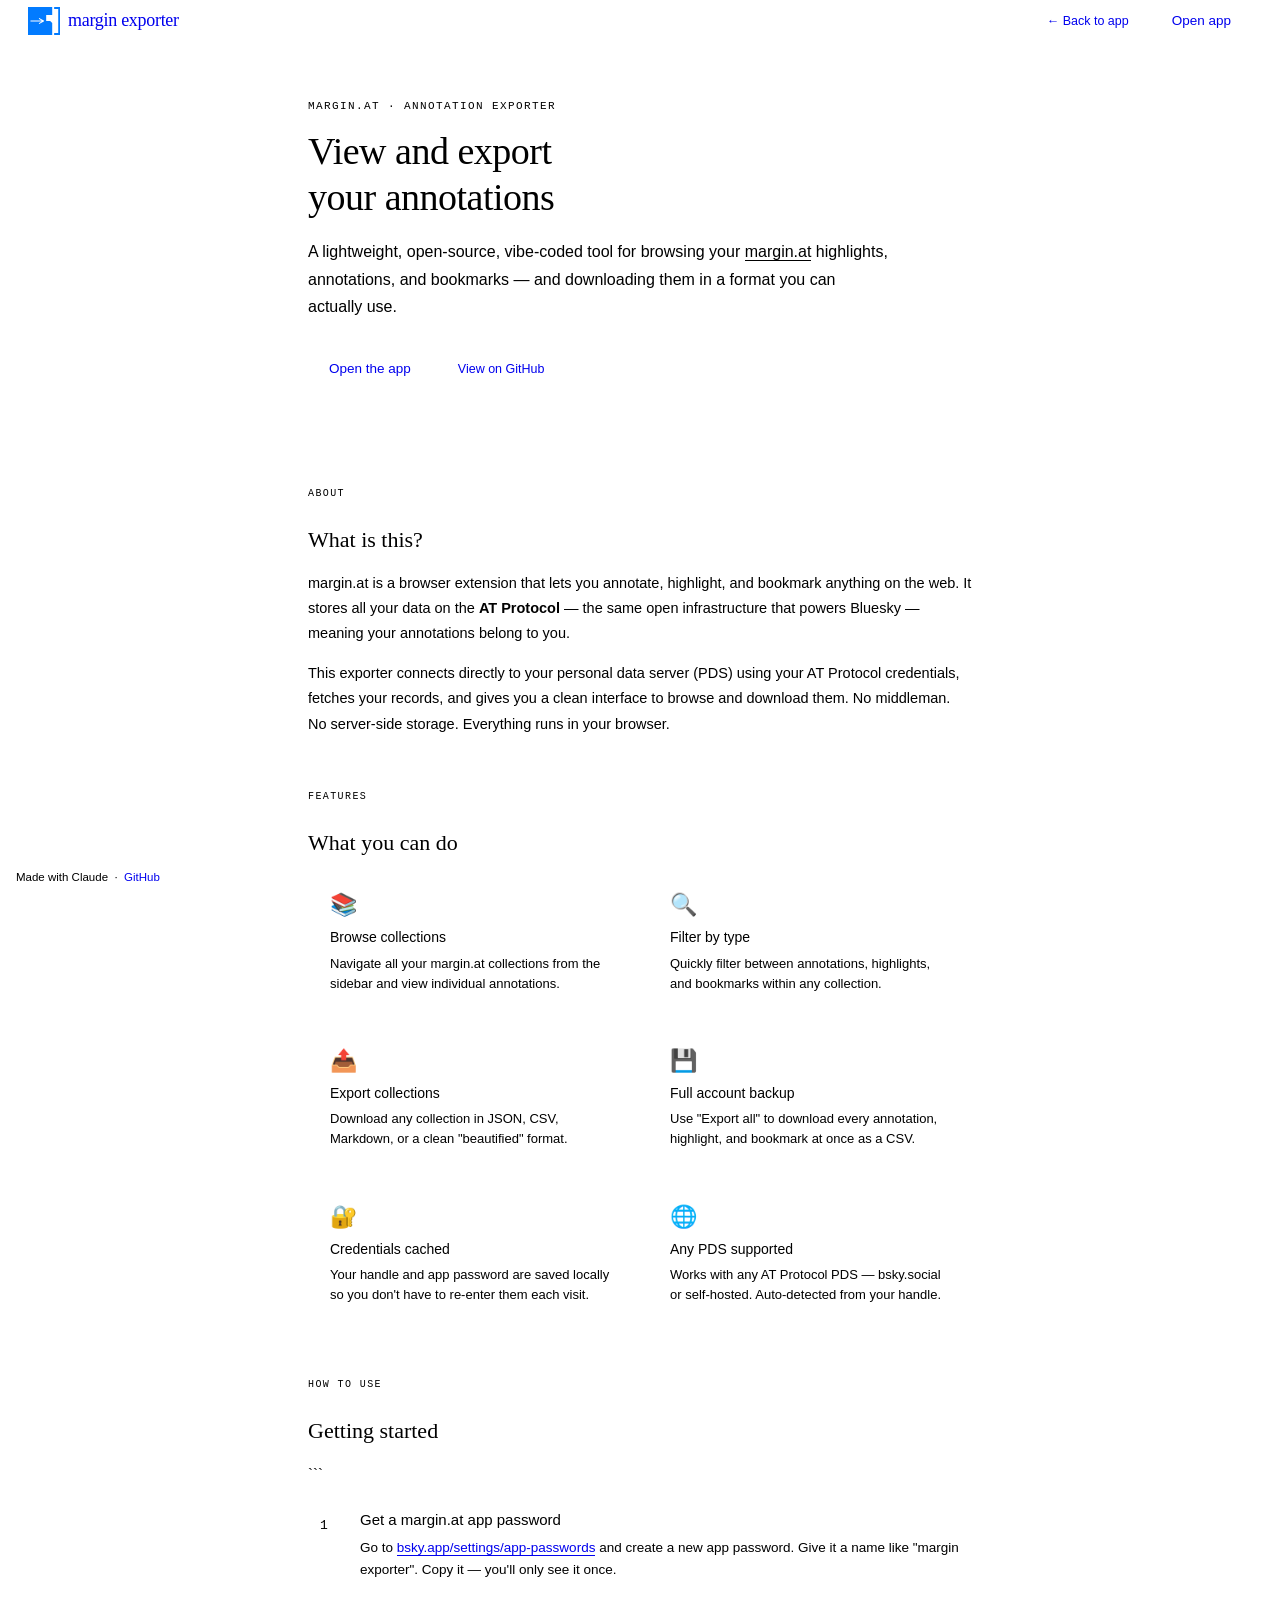
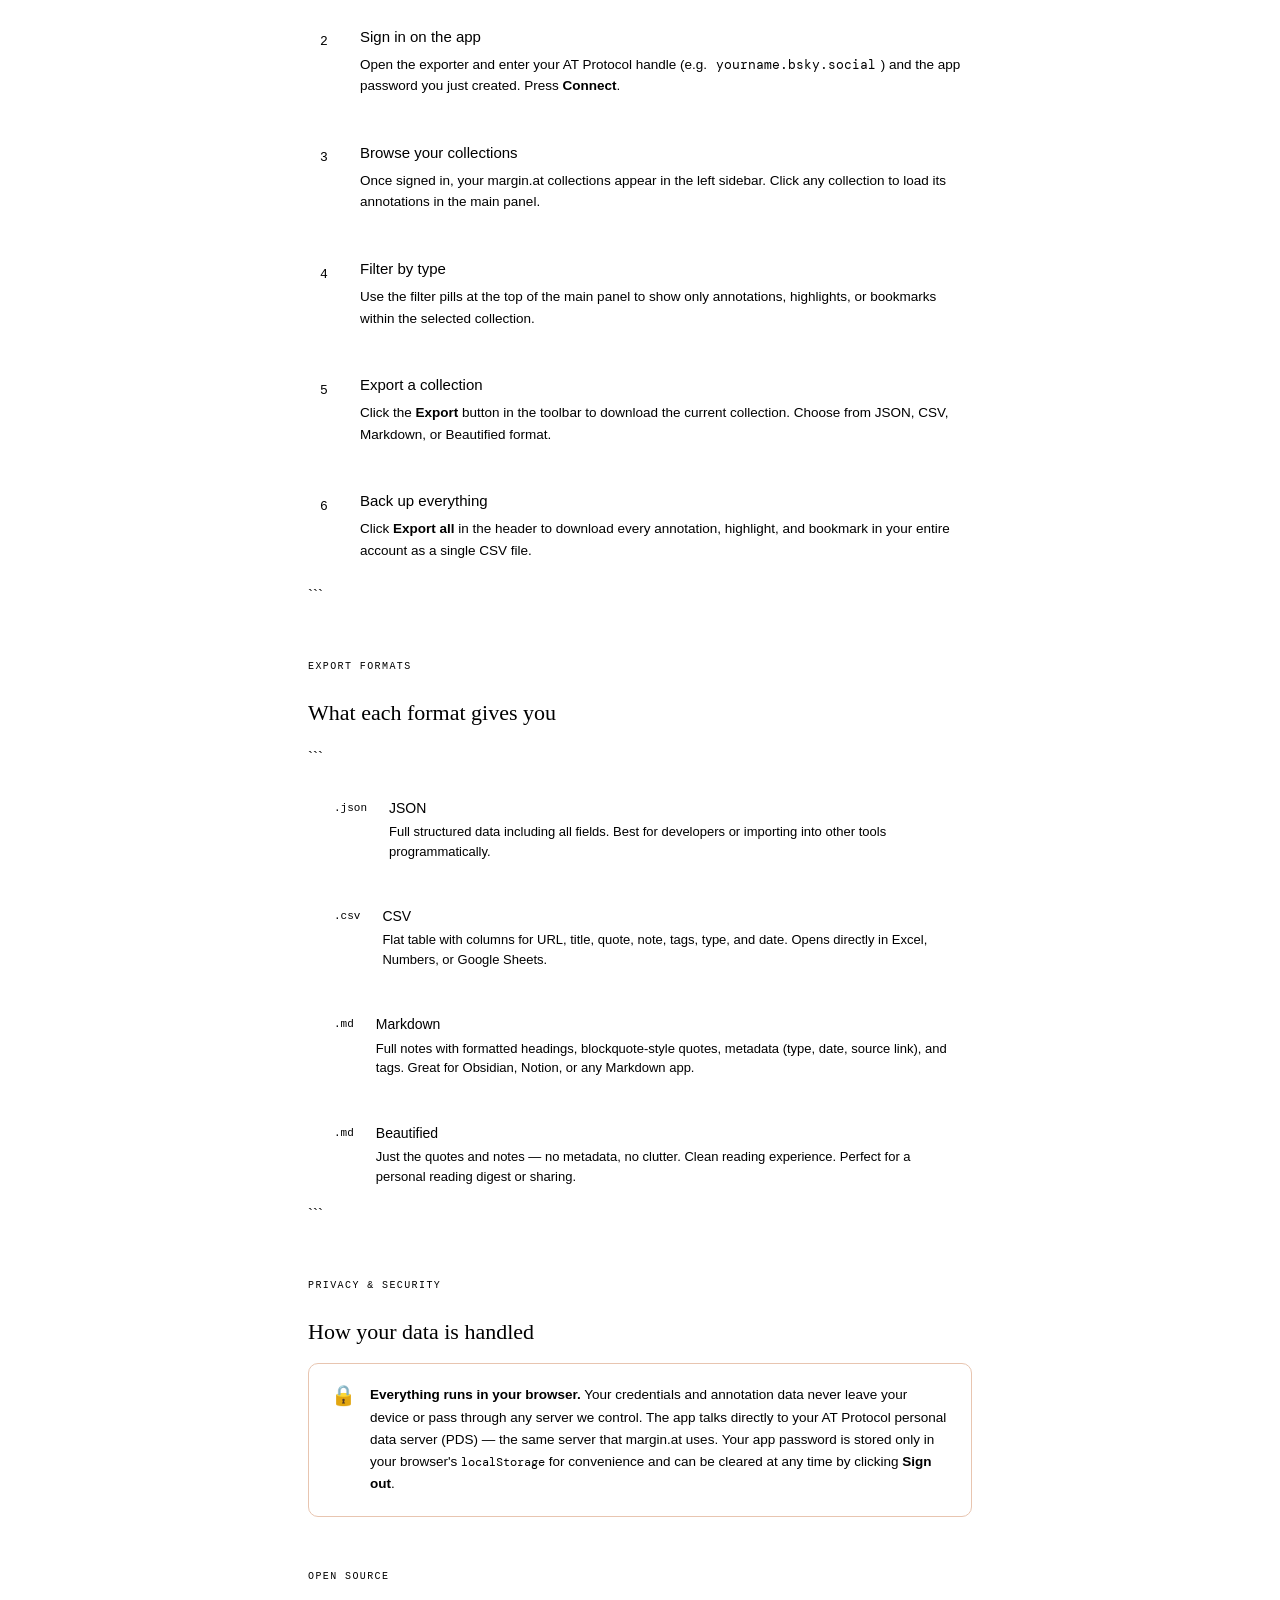
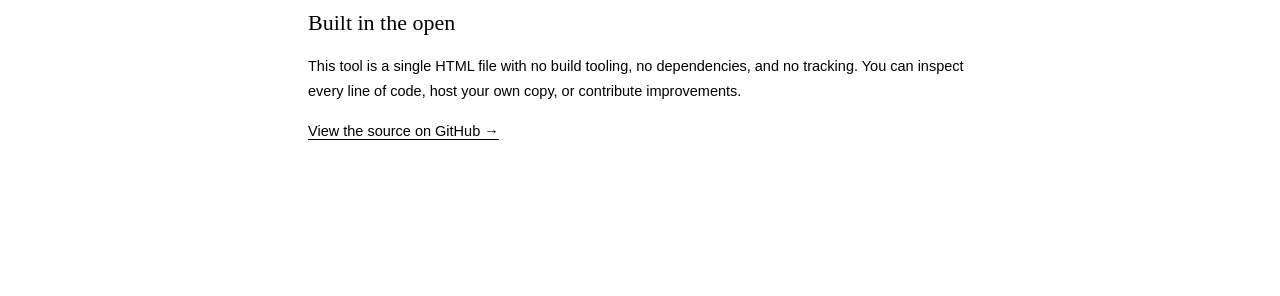
==== about.html @ e39a53a5 "Create about.html" ====
<!DOCTYPE html>

<html lang="en">
<head>
<meta charset="UTF-8" />
<meta name="viewport" content="width=device-width, initial-scale=1.0" />
<title>margin.at Exporter — About & How to Use</title>
<link rel="icon" href="favicon.svg" type="image/svg+xml" />
<link rel="preconnect" href="https://fonts.googleapis.com" />
<link href="https://fonts.googleapis.com/css2?family=Lora:ital,wght@0,400;0,500;1,400&family=DM+Mono:wght@400;500&family=DM+Sans:wght@300;400;500&display=swap" rel="stylesheet" />
<style>
  *, *::before, *::after { box-sizing: border-box; margin: 0; padding: 0; }

:root {
–cream: #faf8f5;
–white: #ffffff;
–ink: #1a1814;
–ink-light: #6b6560;
–ink-faint: #b8b3ad;
–rule: #e8e4de;
–accent: #c85a2a;
–accent-light: #f5ede7;
–success: #2a7a4b;
–error: #b83a2a;
–header-h: 60px;
}

html, body {
height: 100%;
background: var(–cream);
color: var(–ink);
font-family: ‘DM Sans’, sans-serif;
font-size: 15px;
line-height: 1.6;
-webkit-font-smoothing: antialiased;
}

/* ── Header ── */
header {
height: var(–header-h);
background: var(–white);
border-bottom: 1px solid var(–rule);
display: flex;
align-items: center;
justify-content: space-between;
padding: 0 28px;
position: sticky;
top: 0;
z-index: 100;
}

.logo {
font-family: ‘Lora’, serif;
font-size: 18px;
font-weight: 500;
letter-spacing: -0.3px;
color: var(–ink);
display: flex;
align-items: center;
gap: 8px;
text-decoration: none;
}

.header-right {
display: flex;
align-items: center;
gap: 8px;
}

.btn {
display: inline-flex;
align-items: center;
gap: 6px;
padding: 9px 18px;
border-radius: 7px;
font-family: ‘DM Sans’, sans-serif;
font-size: 13.5px;
font-weight: 500;
cursor: pointer;
border: 1px solid transparent;
transition: all 0.14s;
outline: none;
text-decoration: none;
}

.btn-primary {
background: var(–ink);
color: var(–white);
padding: 9px 20px;
}
.btn-primary:hover { background: #2e2b27; }

.btn-ghost {
background: none;
color: var(–ink-light);
border-color: var(–rule);
font-size: 12.5px;
padding: 6px 13px;
}
.btn-ghost:hover { background: var(–cream); color: var(–ink); }

/* ── Page layout ── */
.page {
max-width: 720px;
margin: 0 auto;
padding: 56px 28px 100px;
}

/* ── Hero ── */
.hero {
margin-bottom: 56px;
padding-bottom: 40px;
border-bottom: 1px solid var(–rule);
}

.hero-eyebrow {
font-family: ‘DM Mono’, monospace;
font-size: 11px;
letter-spacing: 1.4px;
text-transform: uppercase;
color: var(–accent);
margin-bottom: 14px;
}

.hero h1 {
font-family: ‘Lora’, serif;
font-size: 38px;
font-weight: 400;
line-height: 1.2;
letter-spacing: -0.5px;
margin-bottom: 18px;
color: var(–ink);
}

.hero-lead {
font-size: 16px;
color: var(–ink-light);
line-height: 1.7;
max-width: 580px;
}

.hero-cta {
margin-top: 28px;
display: flex;
gap: 12px;
align-items: center;
flex-wrap: wrap;
}

/* ── Section ── */
section {
margin-bottom: 52px;
}

.section-label {
font-family: ‘DM Mono’, monospace;
font-size: 10px;
letter-spacing: 1.4px;
text-transform: uppercase;
color: var(–ink-faint);
margin-bottom: 20px;
display: flex;
align-items: center;
gap: 10px;
}

.section-label::after {
content: ‘’;
flex: 1;
height: 1px;
background: var(–rule);
}

section h2 {
font-family: ‘Lora’, serif;
font-size: 22px;
font-weight: 500;
margin-bottom: 14px;
color: var(–ink);
}

section p {
color: var(–ink-light);
line-height: 1.75;
margin-bottom: 14px;
font-size: 14.5px;
}

section p:last-child { margin-bottom: 0; }

/* ── Steps ── */
.steps {
display: flex;
flex-direction: column;
gap: 0;
margin-top: 4px;
}

.step {
display: flex;
gap: 20px;
padding: 22px 0;
border-bottom: 1px solid var(–rule);
animation: fadeUp 0.3s ease both;
}

.step:last-child { border-bottom: none; }

@keyframes fadeUp {
from { opacity: 0; transform: translateY(8px); }
to   { opacity: 1; transform: translateY(0); }
}

.step:nth-child(1) { animation-delay: 0.05s; }
.step:nth-child(2) { animation-delay: 0.10s; }
.step:nth-child(3) { animation-delay: 0.15s; }
.step:nth-child(4) { animation-delay: 0.20s; }
.step:nth-child(5) { animation-delay: 0.25s; }
.step:nth-child(6) { animation-delay: 0.30s; }

.step-num {
flex-shrink: 0;
width: 32px;
height: 32px;
border-radius: 50%;
background: var(–accent-light);
color: var(–accent);
font-family: ‘DM Mono’, monospace;
font-size: 13px;
font-weight: 500;
display: flex;
align-items: center;
justify-content: center;
margin-top: 2px;
}

.step-body h3 {
font-size: 15px;
font-weight: 500;
color: var(–ink);
margin-bottom: 5px;
}

.step-body p {
font-size: 13.5px;
color: var(–ink-light);
line-height: 1.6;
margin: 0;
}

.step-body a {
color: var(–accent);
text-decoration: none;
border-bottom: 1px solid currentColor;
}

/* ── Feature grid ── */
.features {
display: grid;
grid-template-columns: 1fr 1fr;
gap: 16px;
margin-top: 4px;
}

.feature-card {
background: var(–white);
border: 1px solid var(–rule);
border-radius: 10px;
padding: 20px 22px;
transition: box-shadow 0.15s, border-color 0.15s;
}

.feature-card:hover {
box-shadow: 0 3px 16px rgba(0,0,0,0.06);
border-color: #d8d4ce;
}

.feature-icon {
font-size: 22px;
margin-bottom: 10px;
line-height: 1;
}

.feature-card h3 {
font-size: 14px;
font-weight: 500;
color: var(–ink);
margin-bottom: 5px;
}

.feature-card p {
font-size: 13px;
color: var(–ink-faint);
line-height: 1.55;
margin: 0;
}

/* ── Export format table ── */
.format-list {
display: flex;
flex-direction: column;
gap: 12px;
margin-top: 4px;
}

.format-row {
display: flex;
align-items: flex-start;
gap: 14px;
padding: 16px 18px;
background: var(–white);
border: 1px solid var(–rule);
border-radius: 8px;
transition: border-color 0.12s;
}

.format-row:hover { border-color: #d0cbc4; }

.format-ext {
font-family: ‘DM Mono’, monospace;
font-size: 11px;
color: var(–ink-faint);
background: var(–cream);
border: 1px solid var(–rule);
padding: 2px 8px;
border-radius: 4px;
flex-shrink: 0;
margin-top: 1px;
}

.format-info .name {
font-size: 14px;
font-weight: 500;
color: var(–ink);
margin-bottom: 3px;
}

.format-info .desc {
font-size: 13px;
color: var(–ink-faint);
line-height: 1.5;
}

/* ── Privacy note ── */
.privacy-box {
background: var(–accent-light);
border: 1px solid #e8c5b0;
border-radius: 10px;
padding: 20px 22px;
display: flex;
gap: 14px;
align-items: flex-start;
margin-top: 4px;
}

.privacy-icon {
font-size: 20px;
flex-shrink: 0;
margin-top: 1px;
line-height: 1;
}

.privacy-box p {
font-size: 13.5px;
color: var(–ink-light);
line-height: 1.65;
margin: 0;
}

.privacy-box strong { color: var(–ink); }

/* ── Footer ── */
.fixed-attribution {
position: fixed;
bottom: 14px;
left: 16px;
font-size: 11.5px;
color: var(–ink-faint);
z-index: 50;
}

.fixed-attribution a {
color: var(–ink-faint);
text-decoration: none;
border-bottom: 1px solid var(–rule);
transition: color 0.12s;
}

.fixed-attribution a:hover { color: var(–ink-light); }

/* ── Scrollbar ── */
::-webkit-scrollbar { width: 5px; }
::-webkit-scrollbar-track { background: transparent; }
::-webkit-scrollbar-thumb { background: var(–rule); border-radius: 10px; }

@media (max-width: 600px) {
.page { padding: 36px 18px 80px; }
.hero h1 { font-size: 28px; }
.features { grid-template-columns: 1fr; }
header { padding: 0 18px; }
}
</style>

</head>
<body>

<header>
  <a class="logo" href="index.html">
    <svg height="28" viewBox="0 0 1100 959" xmlns="http://www.w3.org/2000/svg" style="fill-rule:evenodd;clip-rule:evenodd;stroke-linejoin:round;stroke-miterlimit:2;flex-shrink:0">
      <path d="M0,958.333l0,-958.333l829.167,0l0,273.815l-206.25,0l0,206.252l137.5,0l68.75,68.75l0,409.517l-829.167,0Zm471.132,-462.5l-90.47,52.233c-7.966,4.599 -10.7,14.801 -6.1,22.767c4.599,7.966 14.801,10.7 22.767,6.1l144.338,-83.333c2.535,-1.465 4.636,-3.566 6.1,-6.1c1.463,-2.536 2.232,-5.406 2.233,-8.333c-0.001,-2.928 -0.77,-5.797 -2.233,-8.333c-1.465,-2.535 -3.566,-4.636 -6.1,-6.1l-144.338,-83.333c-7.966,-4.599 -18.168,-1.866 -22.767,6.1c-4.599,7.966 -1.866,18.168 6.1,22.767l90.47,52.233l-375.299,0c-9.199,-0 -16.667,7.468 -16.667,16.667c-0,9.199 7.468,16.667 16.667,16.667l375.299,0Z" style="fill:#027bff;"/>
      <path d="M895.833,892.6l0,65.733l206.25,0l0,-958.333l-206.25,0l0,67.601l139.583,0l0,824.999l-139.583,0Z" style="fill:#027bff;fill-rule:nonzero;"/>
    </svg>
    margin exporter
  </a>
  <div class="header-right">
    <a class="btn btn-ghost" href="index.html">← Back to app</a>
    <a class="btn btn-primary" href="index.html">Open app</a>
  </div>
</header>

<div class="page">

  <!-- Hero -->

  <div class="hero">
    <div class="hero-eyebrow">margin.at · Annotation Exporter</div>
    <h1>View and export<br>your annotations</h1>
    <p class="hero-lead">
      A lightweight, open-source, vibe-coded tool for browsing your <a href="https://margin.at" style="color:var(--accent);text-decoration:none;border-bottom:1px solid currentColor" target="_blank">margin.at</a> highlights, annotations, and bookmarks — and downloading them in a format you can actually use.
    </p>
    <div class="hero-cta">
      <a class="btn btn-primary" href="index.html">Open the app</a>
      <a class="btn btn-ghost" href="https://github.com/AgileBuckle/margin-exporter" target="_blank">View on GitHub</a>
    </div>
  </div>

  <!-- What is this -->

  <section>
    <div class="section-label">About</div>
    <h2>What is this?</h2>
    <p>
      margin.at is a browser extension that lets you annotate, highlight, and bookmark anything on the web. It stores all your data on the <strong>AT Protocol</strong> — the same open infrastructure that powers Bluesky — meaning your annotations belong to you.
    </p>
    <p>
      This exporter connects directly to your personal data server (PDS) using your AT Protocol credentials, fetches your records, and gives you a clean interface to browse and download them. No middleman. No server-side storage. Everything runs in your browser.
    </p>
  </section>

  <!-- Features -->

  <section>
    <div class="section-label">Features</div>
    <h2>What you can do</h2>
    <div class="features">
      <div class="feature-card">
        <div class="feature-icon">📚</div>
        <h3>Browse collections</h3>
        <p>Navigate all your margin.at collections from the sidebar and view individual annotations.</p>
      </div>
      <div class="feature-card">
        <div class="feature-icon">🔍</div>
        <h3>Filter by type</h3>
        <p>Quickly filter between annotations, highlights, and bookmarks within any collection.</p>
      </div>
      <div class="feature-card">
        <div class="feature-icon">📤</div>
        <h3>Export collections</h3>
        <p>Download any collection in JSON, CSV, Markdown, or a clean "beautified" format.</p>
      </div>
      <div class="feature-card">
        <div class="feature-icon">💾</div>
        <h3>Full account backup</h3>
        <p>Use "Export all" to download every annotation, highlight, and bookmark at once as a CSV.</p>
      </div>
      <div class="feature-card">
        <div class="feature-icon">🔐</div>
        <h3>Credentials cached</h3>
        <p>Your handle and app password are saved locally so you don't have to re-enter them each visit.</p>
      </div>
      <div class="feature-card">
        <div class="feature-icon">🌐</div>
        <h3>Any PDS supported</h3>
        <p>Works with any AT Protocol PDS — bsky.social or self-hosted. Auto-detected from your handle.</p>
      </div>
    </div>
  </section>

  <!-- How to use -->

  <section>
    <div class="section-label">How to use</div>
    <h2>Getting started</h2>
    <div class="steps">

```
  <div class="step">
    <div class="step-num">1</div>
    <div class="step-body">
      <h3>Get a margin.at app password</h3>
      <p>
        Go to <a href="https://bsky.app/settings/app-passwords" target="_blank">bsky.app/settings/app-passwords</a> and create a new app password. Give it a name like "margin exporter". Copy it — you'll only see it once.
      </p>
    </div>
  </div>

  <div class="step">
    <div class="step-num">2</div>
    <div class="step-body">
      <h3>Sign in on the app</h3>
      <p>
        Open the exporter and enter your AT Protocol handle (e.g. <code style="font-family:'DM Mono',monospace;font-size:12.5px;background:var(--cream);padding:1px 5px;border-radius:3px;border:1px solid var(--rule)">yourname.bsky.social</code>) and the app password you just created. Press <strong>Connect</strong>.
      </p>
    </div>
  </div>

  <div class="step">
    <div class="step-num">3</div>
    <div class="step-body">
      <h3>Browse your collections</h3>
      <p>
        Once signed in, your margin.at collections appear in the left sidebar. Click any collection to load its annotations in the main panel.
      </p>
    </div>
  </div>

  <div class="step">
    <div class="step-num">4</div>
    <div class="step-body">
      <h3>Filter by type</h3>
      <p>
        Use the filter pills at the top of the main panel to show only annotations, highlights, or bookmarks within the selected collection.
      </p>
    </div>
  </div>

  <div class="step">
    <div class="step-num">5</div>
    <div class="step-body">
      <h3>Export a collection</h3>
      <p>
        Click the <strong>Export</strong> button in the toolbar to download the current collection. Choose from JSON, CSV, Markdown, or Beautified format.
      </p>
    </div>
  </div>

  <div class="step">
    <div class="step-num">6</div>
    <div class="step-body">
      <h3>Back up everything</h3>
      <p>
        Click <strong>Export all</strong> in the header to download every annotation, highlight, and bookmark in your entire account as a single CSV file.
      </p>
    </div>
  </div>

</div>
```

  </section>

  <!-- Export formats -->

  <section>
    <div class="section-label">Export formats</div>
    <h2>What each format gives you</h2>
    <div class="format-list">

```
  <div class="format-row">
    <span class="format-ext">.json</span>
    <div class="format-info">
      <div class="name">JSON</div>
      <div class="desc">Full structured data including all fields. Best for developers or importing into other tools programmatically.</div>
    </div>
  </div>

  <div class="format-row">
    <span class="format-ext">.csv</span>
    <div class="format-info">
      <div class="name">CSV</div>
      <div class="desc">Flat table with columns for URL, title, quote, note, tags, type, and date. Opens directly in Excel, Numbers, or Google Sheets.</div>
    </div>
  </div>

  <div class="format-row">
    <span class="format-ext">.md</span>
    <div class="format-info">
      <div class="name">Markdown</div>
      <div class="desc">Full notes with formatted headings, blockquote-style quotes, metadata (type, date, source link), and tags. Great for Obsidian, Notion, or any Markdown app.</div>
    </div>
  </div>

  <div class="format-row">
    <span class="format-ext">.md</span>
    <div class="format-info">
      <div class="name">Beautified</div>
      <div class="desc">Just the quotes and notes — no metadata, no clutter. Clean reading experience. Perfect for a personal reading digest or sharing.</div>
    </div>
  </div>

</div>
```

  </section>

  <!-- Privacy -->

  <section>
    <div class="section-label">Privacy & security</div>
    <h2>How your data is handled</h2>
    <div class="privacy-box">
      <div class="privacy-icon">🔒</div>
      <p>
        <strong>Everything runs in your browser.</strong> Your credentials and annotation data never leave your device or pass through any server we control. The app talks directly to your AT Protocol personal data server (PDS) — the same server that margin.at uses. Your app password is stored only in your browser's <code style="font-family:'DM Mono',monospace;font-size:12px">localStorage</code> for convenience and can be cleared at any time by clicking <strong>Sign out</strong>.
      </p>
    </div>
  </section>

  <!-- Source -->

  <section>
    <div class="section-label">Open source</div>
    <h2>Built in the open</h2>
    <p>
      This tool is a single HTML file with no build tooling, no dependencies, and no tracking. You can inspect every line of code, host your own copy, or contribute improvements.
    </p>
    <p>
      <a href="https://github.com/AgileBuckle/margin-exporter" target="_blank" style="color:var(--accent);text-decoration:none;border-bottom:1px solid currentColor">View the source on GitHub →</a>
    </p>
  </section>

</div>

<div class="fixed-attribution">Made with Claude &nbsp;&#183;&nbsp; <a href="https://github.com/AgileBuckle/margin-exporter" target="_blank">GitHub</a></div>

</body>
</html>
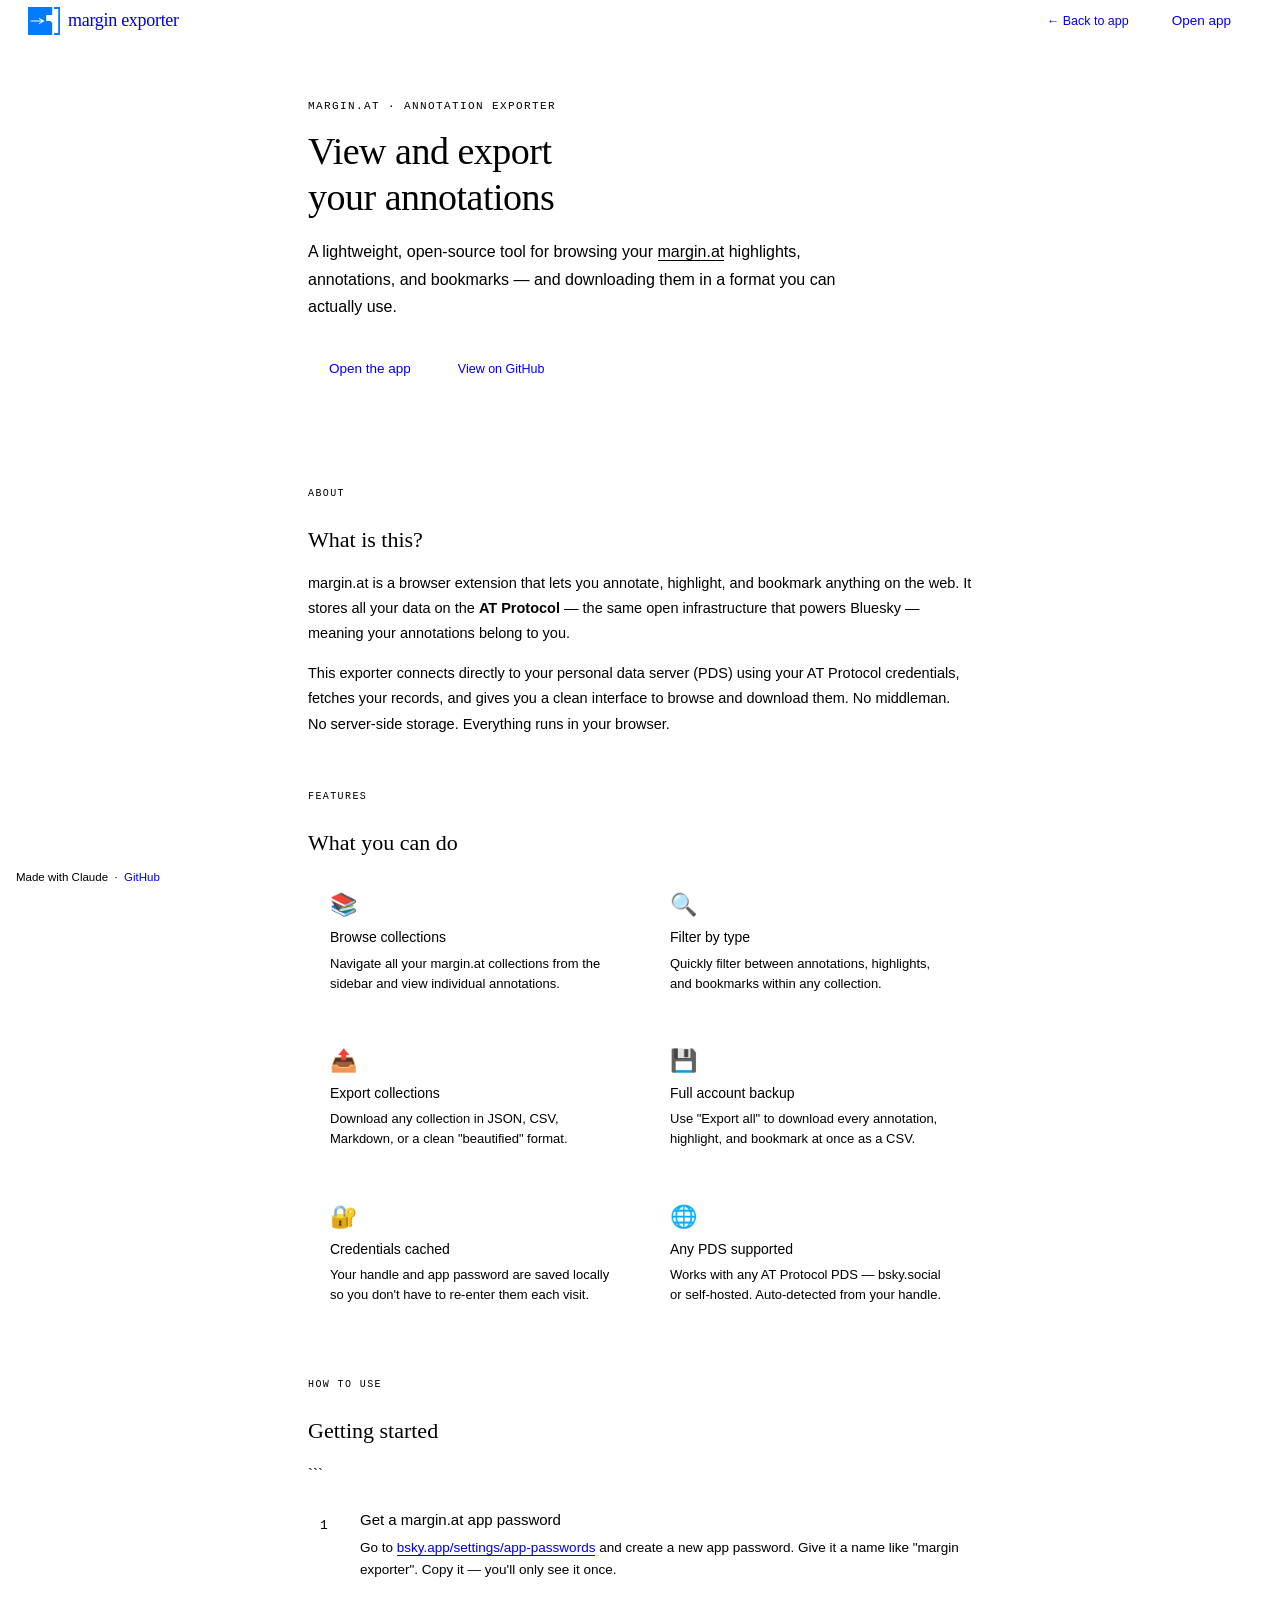
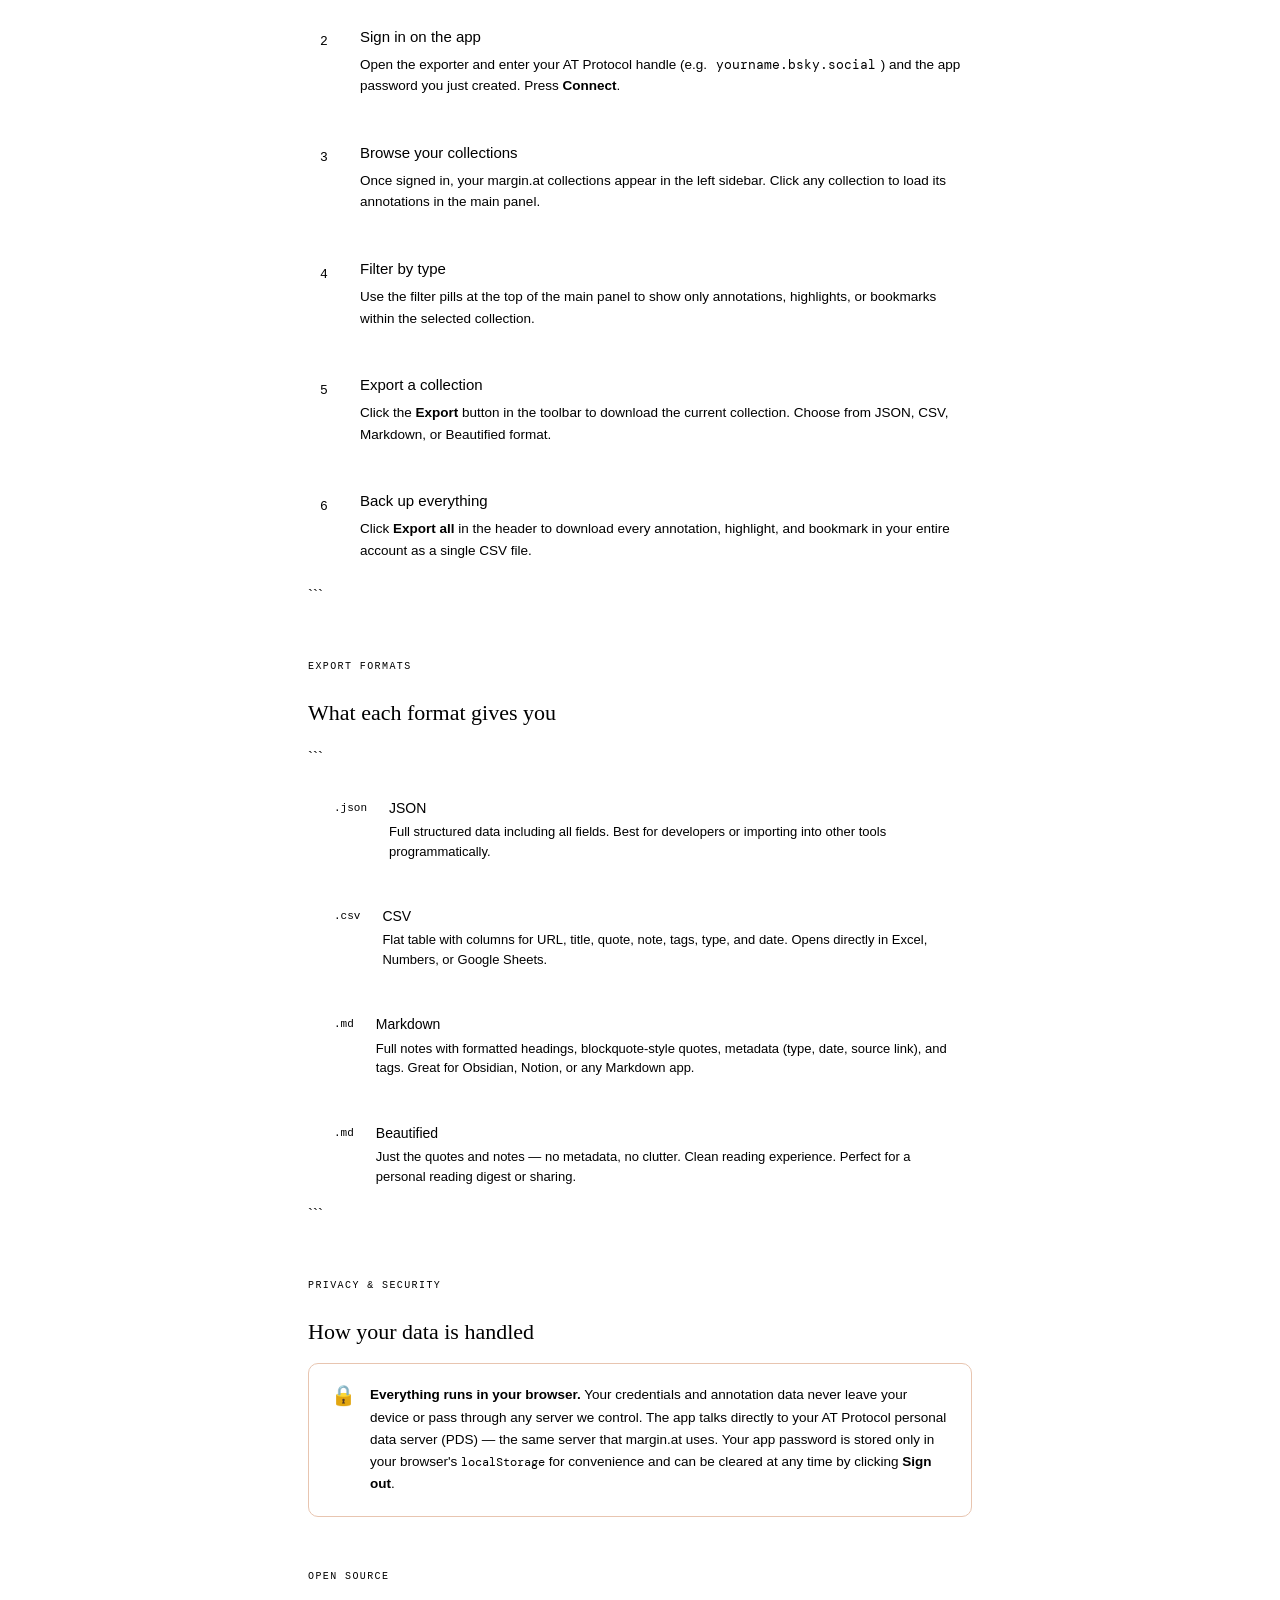
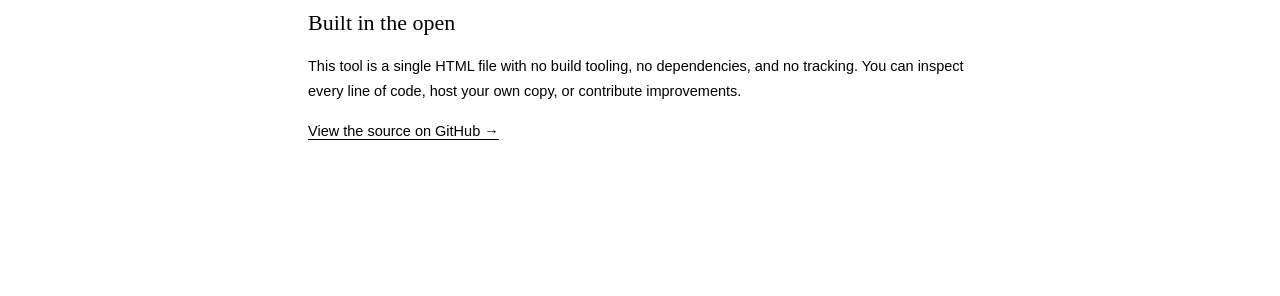
==== commit febd9770: "Update about.html" ====
--- a/about.html
+++ b/about.html
@@ -426,7 +426,7 @@
     <div class="hero-eyebrow">margin.at · Annotation Exporter</div>
     <h1>View and export<br>your annotations</h1>
     <p class="hero-lead">
-      A lightweight, open-source, vibe-coded tool for browsing your <a href="https://margin.at" style="color:var(--accent);text-decoration:none;border-bottom:1px solid currentColor" target="_blank">margin.at</a> highlights, annotations, and bookmarks — and downloading them in a format you can actually use.
+      A lightweight, open-source tool for browsing your <a href="https://margin.at" style="color:var(--accent);text-decoration:none;border-bottom:1px solid currentColor" target="_blank">margin.at</a> highlights, annotations, and bookmarks — and downloading them in a format you can actually use.
     </p>
     <div class="hero-cta">
       <a class="btn btn-primary" href="index.html">Open the app</a>
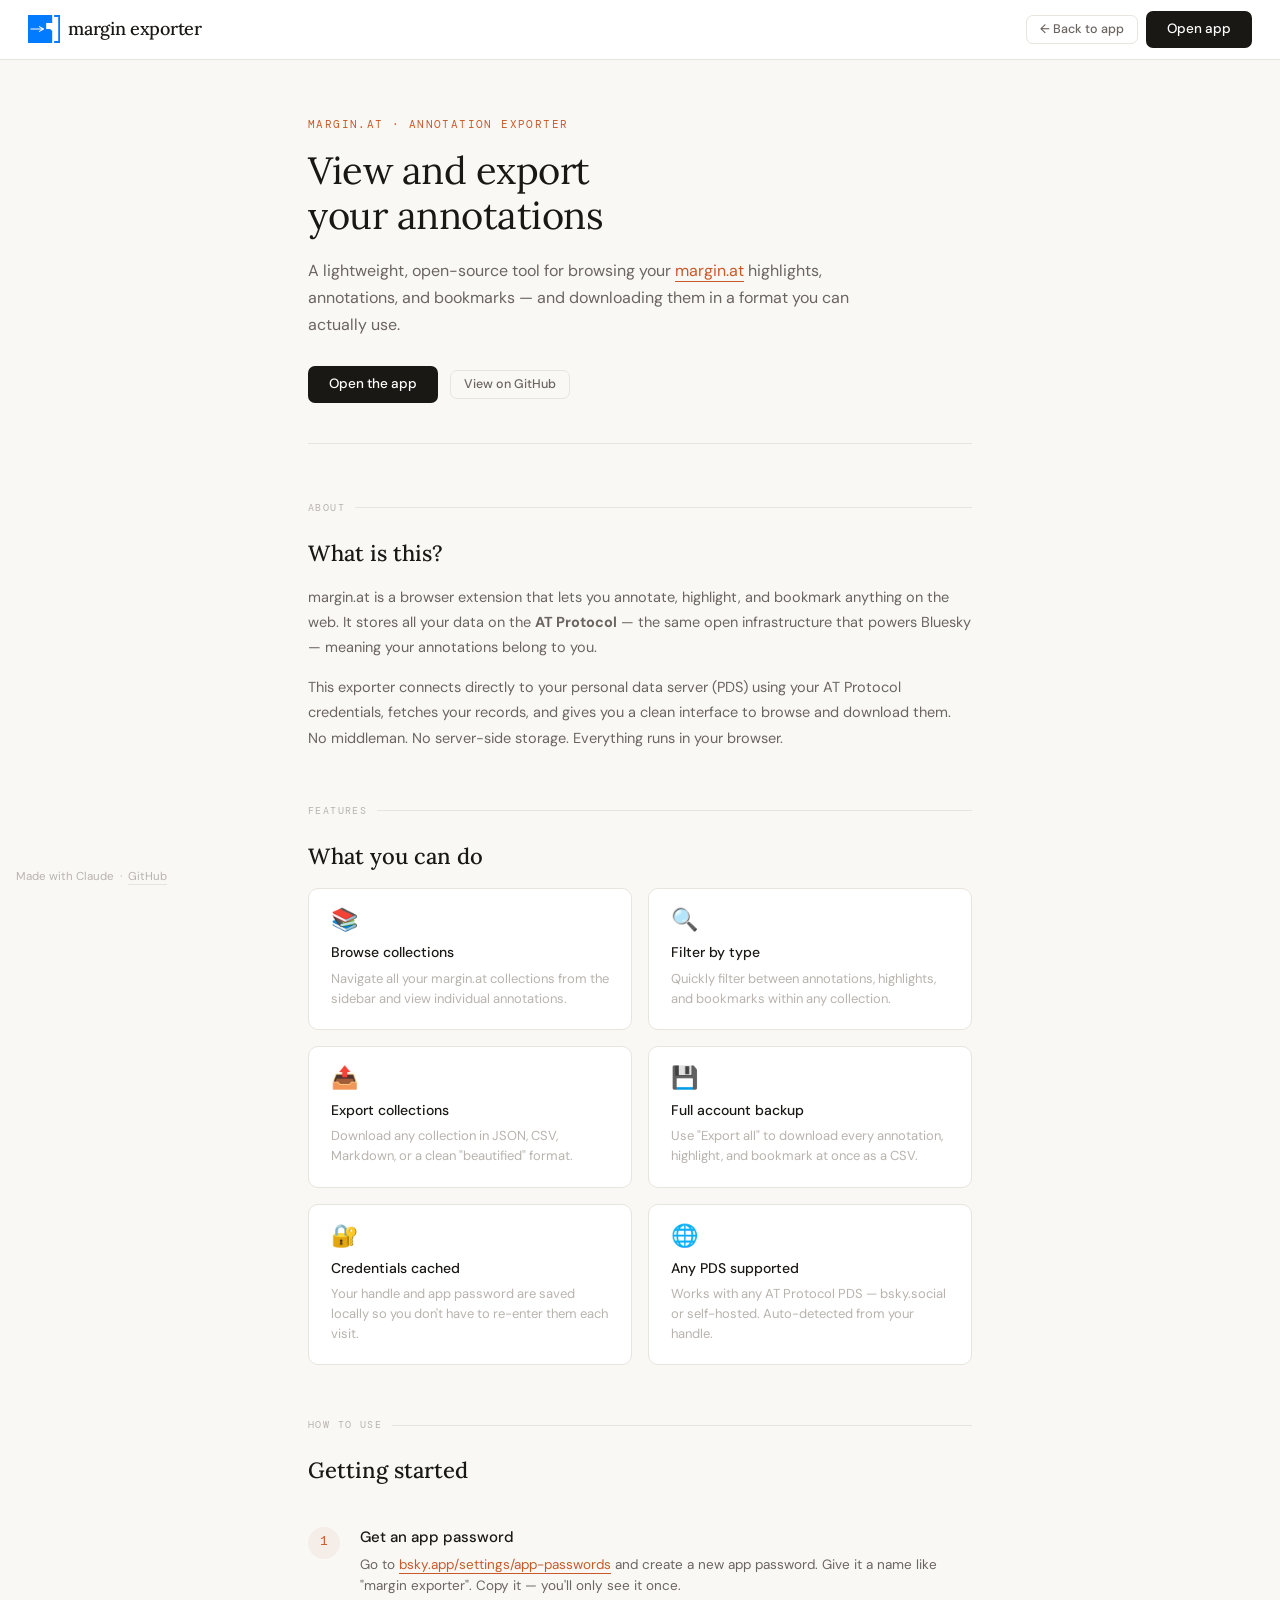
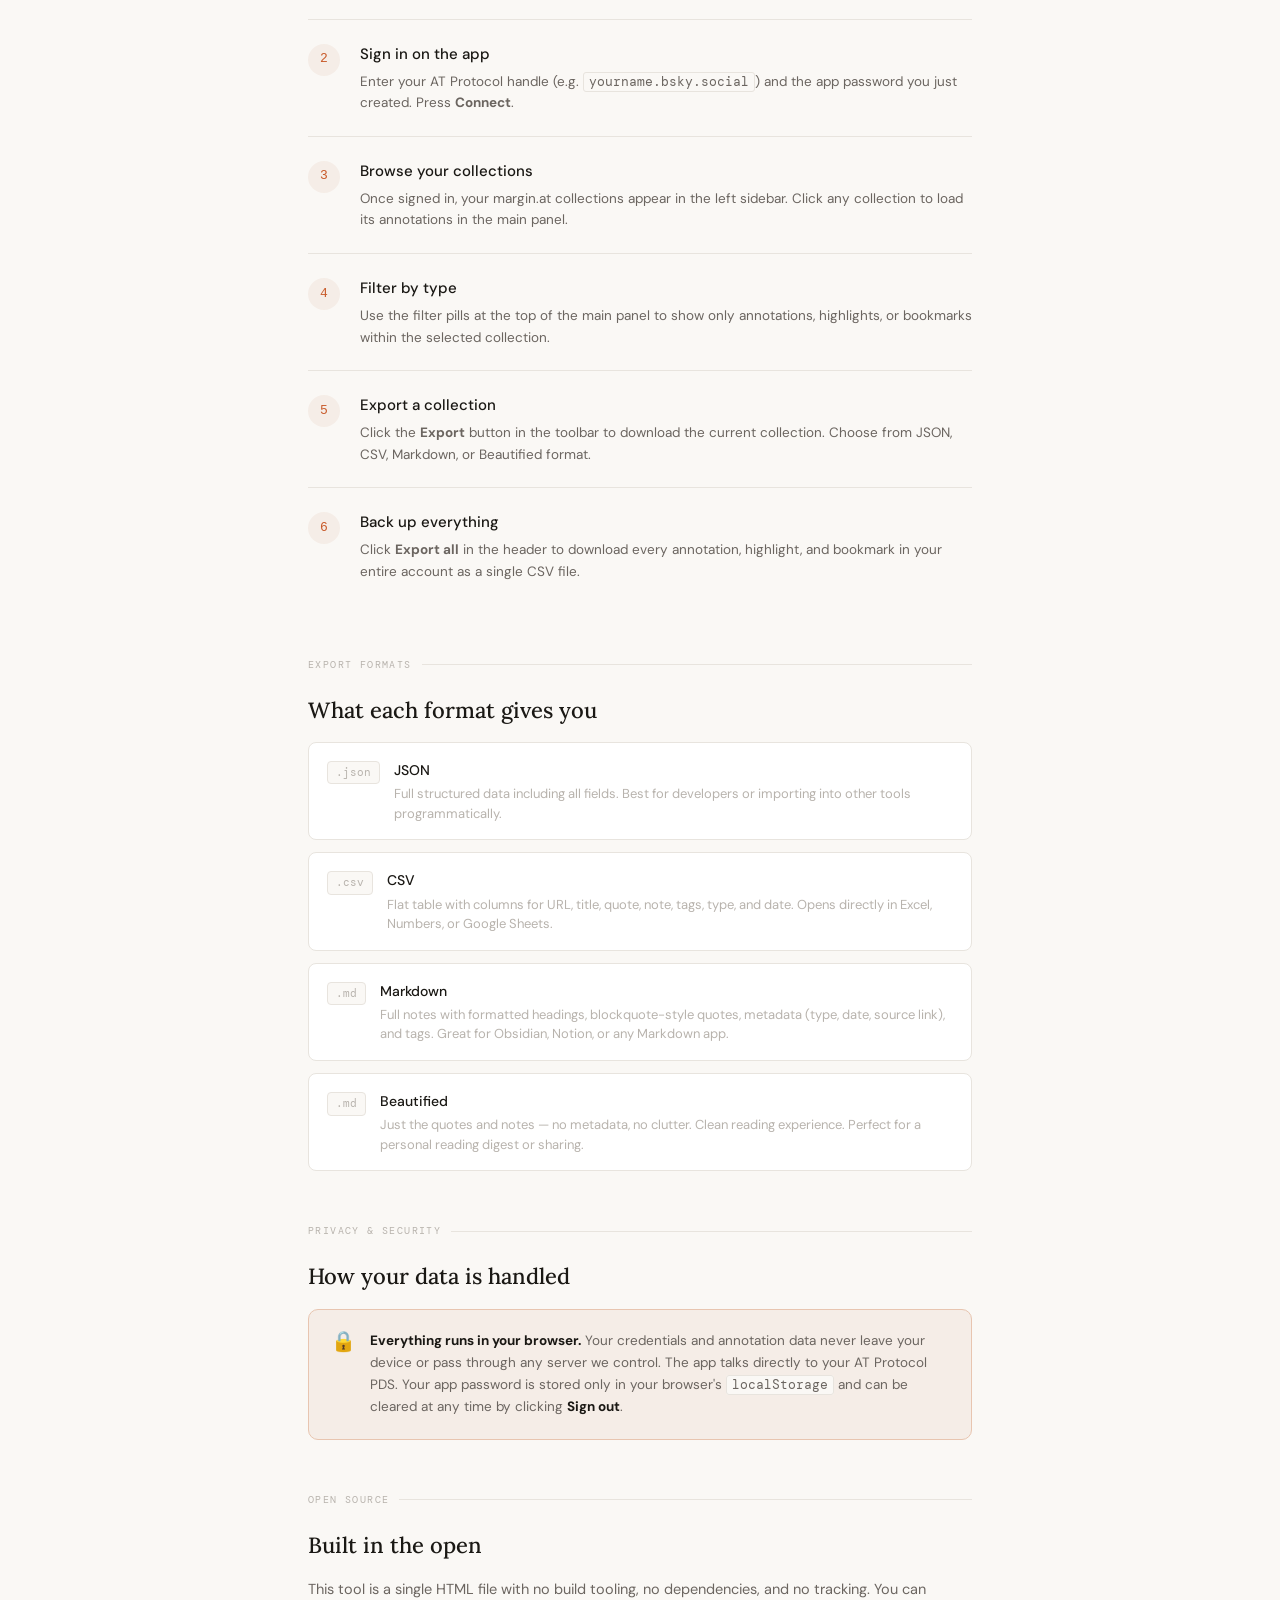
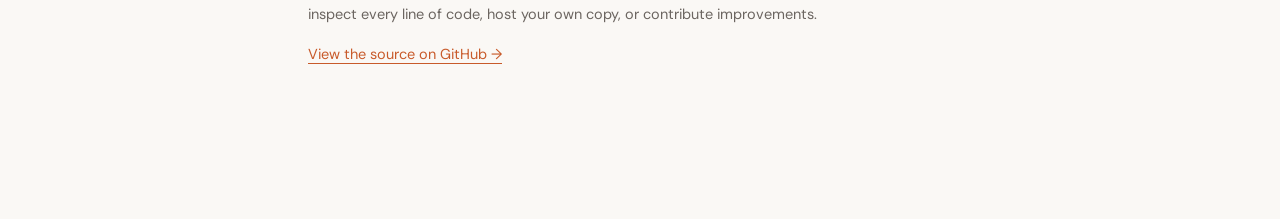
==== commit 44ed5c9d: "Fix CSS variable syntax and improve HTML structure Correct CSS variable syntax and update HTML conte" ====
--- a/about.html
+++ b/about.html
@@ -1,5 +1,4 @@
 <!DOCTYPE html>
-
 <html lang="en">
 <head>
 <meta charset="UTF-8" />
@@ -11,396 +10,370 @@
 <style>
   *, *::before, *::after { box-sizing: border-box; margin: 0; padding: 0; }
 
-:root {
-–cream: #faf8f5;
-–white: #ffffff;
-–ink: #1a1814;
-–ink-light: #6b6560;
-–ink-faint: #b8b3ad;
-–rule: #e8e4de;
-–accent: #c85a2a;
-–accent-light: #f5ede7;
-–success: #2a7a4b;
-–error: #b83a2a;
-–header-h: 60px;
-}
-
-html, body {
-height: 100%;
-background: var(–cream);
-color: var(–ink);
-font-family: ‘DM Sans’, sans-serif;
-font-size: 15px;
-line-height: 1.6;
--webkit-font-smoothing: antialiased;
-}
-
-/* ── Header ── */
-header {
-height: var(–header-h);
-background: var(–white);
-border-bottom: 1px solid var(–rule);
-display: flex;
-align-items: center;
-justify-content: space-between;
-padding: 0 28px;
-position: sticky;
-top: 0;
-z-index: 100;
-}
-
-.logo {
-font-family: ‘Lora’, serif;
-font-size: 18px;
-font-weight: 500;
-letter-spacing: -0.3px;
-color: var(–ink);
-display: flex;
-align-items: center;
-gap: 8px;
-text-decoration: none;
-}
-
-.header-right {
-display: flex;
-align-items: center;
-gap: 8px;
-}
-
-.btn {
-display: inline-flex;
-align-items: center;
-gap: 6px;
-padding: 9px 18px;
-border-radius: 7px;
-font-family: ‘DM Sans’, sans-serif;
-font-size: 13.5px;
-font-weight: 500;
-cursor: pointer;
-border: 1px solid transparent;
-transition: all 0.14s;
-outline: none;
-text-decoration: none;
-}
-
-.btn-primary {
-background: var(–ink);
-color: var(–white);
-padding: 9px 20px;
-}
-.btn-primary:hover { background: #2e2b27; }
-
-.btn-ghost {
-background: none;
-color: var(–ink-light);
-border-color: var(–rule);
-font-size: 12.5px;
-padding: 6px 13px;
-}
-.btn-ghost:hover { background: var(–cream); color: var(–ink); }
-
-/* ── Page layout ── */
-.page {
-max-width: 720px;
-margin: 0 auto;
-padding: 56px 28px 100px;
-}
-
-/* ── Hero ── */
-.hero {
-margin-bottom: 56px;
-padding-bottom: 40px;
-border-bottom: 1px solid var(–rule);
-}
-
-.hero-eyebrow {
-font-family: ‘DM Mono’, monospace;
-font-size: 11px;
-letter-spacing: 1.4px;
-text-transform: uppercase;
-color: var(–accent);
-margin-bottom: 14px;
-}
-
-.hero h1 {
-font-family: ‘Lora’, serif;
-font-size: 38px;
-font-weight: 400;
-line-height: 1.2;
-letter-spacing: -0.5px;
-margin-bottom: 18px;
-color: var(–ink);
-}
-
-.hero-lead {
-font-size: 16px;
-color: var(–ink-light);
-line-height: 1.7;
-max-width: 580px;
-}
-
-.hero-cta {
-margin-top: 28px;
-display: flex;
-gap: 12px;
-align-items: center;
-flex-wrap: wrap;
-}
-
-/* ── Section ── */
-section {
-margin-bottom: 52px;
-}
-
-.section-label {
-font-family: ‘DM Mono’, monospace;
-font-size: 10px;
-letter-spacing: 1.4px;
-text-transform: uppercase;
-color: var(–ink-faint);
-margin-bottom: 20px;
-display: flex;
-align-items: center;
-gap: 10px;
-}
-
-.section-label::after {
-content: ‘’;
-flex: 1;
-height: 1px;
-background: var(–rule);
-}
-
-section h2 {
-font-family: ‘Lora’, serif;
-font-size: 22px;
-font-weight: 500;
-margin-bottom: 14px;
-color: var(–ink);
-}
-
-section p {
-color: var(–ink-light);
-line-height: 1.75;
-margin-bottom: 14px;
-font-size: 14.5px;
-}
-
-section p:last-child { margin-bottom: 0; }
-
-/* ── Steps ── */
-.steps {
-display: flex;
-flex-direction: column;
-gap: 0;
-margin-top: 4px;
-}
-
-.step {
-display: flex;
-gap: 20px;
-padding: 22px 0;
-border-bottom: 1px solid var(–rule);
-animation: fadeUp 0.3s ease both;
-}
-
-.step:last-child { border-bottom: none; }
-
-@keyframes fadeUp {
-from { opacity: 0; transform: translateY(8px); }
-to   { opacity: 1; transform: translateY(0); }
-}
-
-.step:nth-child(1) { animation-delay: 0.05s; }
-.step:nth-child(2) { animation-delay: 0.10s; }
-.step:nth-child(3) { animation-delay: 0.15s; }
-.step:nth-child(4) { animation-delay: 0.20s; }
-.step:nth-child(5) { animation-delay: 0.25s; }
-.step:nth-child(6) { animation-delay: 0.30s; }
-
-.step-num {
-flex-shrink: 0;
-width: 32px;
-height: 32px;
-border-radius: 50%;
-background: var(–accent-light);
-color: var(–accent);
-font-family: ‘DM Mono’, monospace;
-font-size: 13px;
-font-weight: 500;
-display: flex;
-align-items: center;
-justify-content: center;
-margin-top: 2px;
-}
-
-.step-body h3 {
-font-size: 15px;
-font-weight: 500;
-color: var(–ink);
-margin-bottom: 5px;
-}
-
-.step-body p {
-font-size: 13.5px;
-color: var(–ink-light);
-line-height: 1.6;
-margin: 0;
-}
-
-.step-body a {
-color: var(–accent);
-text-decoration: none;
-border-bottom: 1px solid currentColor;
-}
-
-/* ── Feature grid ── */
-.features {
-display: grid;
-grid-template-columns: 1fr 1fr;
-gap: 16px;
-margin-top: 4px;
-}
-
-.feature-card {
-background: var(–white);
-border: 1px solid var(–rule);
-border-radius: 10px;
-padding: 20px 22px;
-transition: box-shadow 0.15s, border-color 0.15s;
-}
-
-.feature-card:hover {
-box-shadow: 0 3px 16px rgba(0,0,0,0.06);
-border-color: #d8d4ce;
-}
-
-.feature-icon {
-font-size: 22px;
-margin-bottom: 10px;
-line-height: 1;
-}
-
-.feature-card h3 {
-font-size: 14px;
-font-weight: 500;
-color: var(–ink);
-margin-bottom: 5px;
-}
-
-.feature-card p {
-font-size: 13px;
-color: var(–ink-faint);
-line-height: 1.55;
-margin: 0;
-}
-
-/* ── Export format table ── */
-.format-list {
-display: flex;
-flex-direction: column;
-gap: 12px;
-margin-top: 4px;
-}
-
-.format-row {
-display: flex;
-align-items: flex-start;
-gap: 14px;
-padding: 16px 18px;
-background: var(–white);
-border: 1px solid var(–rule);
-border-radius: 8px;
-transition: border-color 0.12s;
-}
-
-.format-row:hover { border-color: #d0cbc4; }
-
-.format-ext {
-font-family: ‘DM Mono’, monospace;
-font-size: 11px;
-color: var(–ink-faint);
-background: var(–cream);
-border: 1px solid var(–rule);
-padding: 2px 8px;
-border-radius: 4px;
-flex-shrink: 0;
-margin-top: 1px;
-}
-
-.format-info .name {
-font-size: 14px;
-font-weight: 500;
-color: var(–ink);
-margin-bottom: 3px;
-}
-
-.format-info .desc {
-font-size: 13px;
-color: var(–ink-faint);
-line-height: 1.5;
-}
-
-/* ── Privacy note ── */
-.privacy-box {
-background: var(–accent-light);
-border: 1px solid #e8c5b0;
-border-radius: 10px;
-padding: 20px 22px;
-display: flex;
-gap: 14px;
-align-items: flex-start;
-margin-top: 4px;
-}
-
-.privacy-icon {
-font-size: 20px;
-flex-shrink: 0;
-margin-top: 1px;
-line-height: 1;
-}
-
-.privacy-box p {
-font-size: 13.5px;
-color: var(–ink-light);
-line-height: 1.65;
-margin: 0;
-}
-
-.privacy-box strong { color: var(–ink); }
-
-/* ── Footer ── */
-.fixed-attribution {
-position: fixed;
-bottom: 14px;
-left: 16px;
-font-size: 11.5px;
-color: var(–ink-faint);
-z-index: 50;
-}
-
-.fixed-attribution a {
-color: var(–ink-faint);
-text-decoration: none;
-border-bottom: 1px solid var(–rule);
-transition: color 0.12s;
-}
-
-.fixed-attribution a:hover { color: var(–ink-light); }
-
-/* ── Scrollbar ── */
-::-webkit-scrollbar { width: 5px; }
-::-webkit-scrollbar-track { background: transparent; }
-::-webkit-scrollbar-thumb { background: var(–rule); border-radius: 10px; }
-
-@media (max-width: 600px) {
-.page { padding: 36px 18px 80px; }
-.hero h1 { font-size: 28px; }
-.features { grid-template-columns: 1fr; }
-header { padding: 0 18px; }
-}
+  :root {
+    --cream: #faf8f5;
+    --white: #ffffff;
+    --ink: #1a1814;
+    --ink-light: #6b6560;
+    --ink-faint: #b8b3ad;
+    --rule: #e8e4de;
+    --accent: #c85a2a;
+    --accent-light: #f5ede7;
+    --header-h: 60px;
+  }
+
+  html, body {
+    background: var(--cream);
+    color: var(--ink);
+    font-family: 'DM Sans', sans-serif;
+    font-size: 15px;
+    line-height: 1.6;
+    -webkit-font-smoothing: antialiased;
+  }
+
+  /* ── Header ── */
+  header {
+    height: var(--header-h);
+    background: var(--white);
+    border-bottom: 1px solid var(--rule);
+    display: flex;
+    align-items: center;
+    justify-content: space-between;
+    padding: 0 28px;
+    position: sticky;
+    top: 0;
+    z-index: 100;
+  }
+
+  .logo {
+    font-family: 'Lora', serif;
+    font-size: 18px;
+    font-weight: 500;
+    letter-spacing: -0.3px;
+    color: var(--ink);
+    display: flex;
+    align-items: center;
+    gap: 8px;
+    text-decoration: none;
+  }
+
+  .header-right {
+    display: flex;
+    align-items: center;
+    gap: 8px;
+  }
+
+  /* ── Buttons — use explicit selectors so <a> tags are styled correctly ── */
+  .btn {
+    display: inline-flex;
+    align-items: center;
+    gap: 6px;
+    padding: 9px 18px;
+    border-radius: 7px;
+    font-family: 'DM Sans', sans-serif;
+    font-size: 13.5px;
+    font-weight: 500;
+    cursor: pointer;
+    border: 1px solid transparent;
+    transition: all 0.14s;
+    outline: none;
+    text-decoration: none;
+    line-height: 1.2;
+    -webkit-appearance: none;
+  }
+
+  .btn-primary {
+    background: var(--ink);
+    color: var(--white);
+    padding: 9px 20px;
+  }
+  .btn-primary:hover { background: #2e2b27; color: var(--white); }
+
+  .btn-ghost {
+    background: none;
+    color: var(--ink-light);
+    border-color: var(--rule);
+    font-size: 12.5px;
+    padding: 6px 13px;
+  }
+  .btn-ghost:hover { background: var(--cream); color: var(--ink); }
+
+  /* ── Page layout ── */
+  .page {
+    max-width: 720px;
+    margin: 0 auto;
+    padding: 56px 28px 100px;
+  }
+
+  /* ── Hero ── */
+  .hero {
+    margin-bottom: 56px;
+    padding-bottom: 40px;
+    border-bottom: 1px solid var(--rule);
+  }
+
+  .hero-eyebrow {
+    font-family: 'DM Mono', monospace;
+    font-size: 11px;
+    letter-spacing: 1.4px;
+    text-transform: uppercase;
+    color: var(--accent);
+    margin-bottom: 14px;
+  }
+
+  .hero h1 {
+    font-family: 'Lora', serif;
+    font-size: 38px;
+    font-weight: 400;
+    line-height: 1.2;
+    letter-spacing: -0.5px;
+    margin-bottom: 18px;
+    color: var(--ink);
+  }
+
+  .hero-lead {
+    font-size: 16px;
+    color: var(--ink-light);
+    line-height: 1.7;
+    max-width: 580px;
+  }
+
+  .hero-lead a {
+    color: var(--accent);
+    text-decoration: none;
+    border-bottom: 1px solid currentColor;
+  }
+
+  .hero-cta {
+    margin-top: 28px;
+    display: flex;
+    gap: 12px;
+    align-items: center;
+    flex-wrap: wrap;
+  }
+
+  /* ── Sections ── */
+  section { margin-bottom: 52px; }
+
+  .section-label {
+    font-family: 'DM Mono', monospace;
+    font-size: 10px;
+    letter-spacing: 1.4px;
+    text-transform: uppercase;
+    color: var(--ink-faint);
+    margin-bottom: 20px;
+    display: flex;
+    align-items: center;
+    gap: 10px;
+  }
+
+  .section-label::after {
+    content: '';
+    flex: 1;
+    height: 1px;
+    background: var(--rule);
+  }
+
+  section h2 {
+    font-family: 'Lora', serif;
+    font-size: 22px;
+    font-weight: 500;
+    margin-bottom: 14px;
+    color: var(--ink);
+  }
+
+  section p {
+    color: var(--ink-light);
+    line-height: 1.75;
+    margin-bottom: 14px;
+    font-size: 14.5px;
+  }
+
+  section p:last-child { margin-bottom: 0; }
+
+  section p a {
+    color: var(--accent);
+    text-decoration: none;
+    border-bottom: 1px solid currentColor;
+  }
+
+  /* ── Steps ── */
+  .steps { display: flex; flex-direction: column; margin-top: 4px; }
+
+  .step {
+    display: flex;
+    gap: 20px;
+    padding: 22px 0;
+    border-bottom: 1px solid var(--rule);
+  }
+
+  .step:last-child { border-bottom: none; }
+
+  .step-num {
+    flex-shrink: 0;
+    width: 32px;
+    height: 32px;
+    border-radius: 50%;
+    background: var(--accent-light);
+    color: var(--accent);
+    font-family: 'DM Mono', monospace;
+    font-size: 13px;
+    font-weight: 500;
+    display: flex;
+    align-items: center;
+    justify-content: center;
+    margin-top: 2px;
+  }
+
+  .step-body h3 {
+    font-size: 15px;
+    font-weight: 500;
+    color: var(--ink);
+    margin-bottom: 5px;
+  }
+
+  .step-body p {
+    font-size: 13.5px;
+    color: var(--ink-light);
+    line-height: 1.6;
+    margin: 0;
+  }
+
+  .step-body a {
+    color: var(--accent);
+    text-decoration: none;
+    border-bottom: 1px solid currentColor;
+  }
+
+  code {
+    font-family: 'DM Mono', monospace;
+    font-size: 12.5px;
+    background: var(--cream);
+    padding: 1px 5px;
+    border-radius: 3px;
+    border: 1px solid var(--rule);
+  }
+
+  /* ── Feature grid ── */
+  .features {
+    display: grid;
+    grid-template-columns: 1fr 1fr;
+    gap: 16px;
+    margin-top: 4px;
+  }
+
+  .feature-card {
+    background: var(--white);
+    border: 1px solid var(--rule);
+    border-radius: 10px;
+    padding: 20px 22px;
+    transition: box-shadow 0.15s, border-color 0.15s;
+  }
+
+  .feature-card:hover {
+    box-shadow: 0 3px 16px rgba(0,0,0,0.06);
+    border-color: #d8d4ce;
+  }
+
+  .feature-icon { font-size: 22px; margin-bottom: 10px; line-height: 1; }
+
+  .feature-card h3 {
+    font-size: 14px;
+    font-weight: 500;
+    color: var(--ink);
+    margin-bottom: 5px;
+  }
+
+  .feature-card p {
+    font-size: 13px;
+    color: var(--ink-faint);
+    line-height: 1.55;
+    margin: 0;
+  }
+
+  /* ── Format list ── */
+  .format-list { display: flex; flex-direction: column; gap: 12px; margin-top: 4px; }
+
+  .format-row {
+    display: flex;
+    align-items: flex-start;
+    gap: 14px;
+    padding: 16px 18px;
+    background: var(--white);
+    border: 1px solid var(--rule);
+    border-radius: 8px;
+    transition: border-color 0.12s;
+  }
+
+  .format-row:hover { border-color: #d0cbc4; }
+
+  .format-ext {
+    font-family: 'DM Mono', monospace;
+    font-size: 11px;
+    color: var(--ink-faint);
+    background: var(--cream);
+    border: 1px solid var(--rule);
+    padding: 2px 8px;
+    border-radius: 4px;
+    flex-shrink: 0;
+    margin-top: 2px;
+  }
+
+  .format-name {
+    font-size: 14px;
+    font-weight: 500;
+    color: var(--ink);
+    margin-bottom: 3px;
+  }
+
+  .format-desc { font-size: 13px; color: var(--ink-faint); line-height: 1.5; }
+
+  /* ── Privacy box ── */
+  .privacy-box {
+    background: var(--accent-light);
+    border: 1px solid #e8c5b0;
+    border-radius: 10px;
+    padding: 20px 22px;
+    display: flex;
+    gap: 14px;
+    align-items: flex-start;
+    margin-top: 4px;
+  }
+
+  .privacy-icon { font-size: 20px; flex-shrink: 0; margin-top: 1px; line-height: 1; }
+  .privacy-box p { font-size: 13.5px; color: var(--ink-light); line-height: 1.65; margin: 0; }
+  .privacy-box strong { color: var(--ink); }
+
+  /* ── Attribution ── */
+  .fixed-attribution {
+    position: fixed;
+    bottom: 14px;
+    left: 16px;
+    font-size: 11.5px;
+    color: var(--ink-faint);
+    z-index: 50;
+  }
+
+  .fixed-attribution a {
+    color: var(--ink-faint);
+    text-decoration: none;
+    border-bottom: 1px solid var(--rule);
+    transition: color 0.12s;
+  }
+
+  .fixed-attribution a:hover { color: var(--ink-light); }
+
+  ::-webkit-scrollbar { width: 5px; }
+  ::-webkit-scrollbar-track { background: transparent; }
+  ::-webkit-scrollbar-thumb { background: var(--rule); border-radius: 10px; }
+
+  @media (max-width: 600px) {
+    .page { padding: 36px 18px 80px; }
+    .hero h1 { font-size: 28px; }
+    .features { grid-template-columns: 1fr; }
+    header { padding: 0 18px; }
+  }
 </style>
-
 </head>
 <body>
 
@@ -413,20 +386,18 @@
     margin exporter
   </a>
   <div class="header-right">
-    <a class="btn btn-ghost" href="index.html">← Back to app</a>
+    <a class="btn btn-ghost" href="index.html">&#8592; Back to app</a>
     <a class="btn btn-primary" href="index.html">Open app</a>
   </div>
 </header>
 
 <div class="page">
 
-  <!-- Hero -->
-
   <div class="hero">
-    <div class="hero-eyebrow">margin.at · Annotation Exporter</div>
+    <div class="hero-eyebrow">margin.at &middot; Annotation Exporter</div>
     <h1>View and export<br>your annotations</h1>
     <p class="hero-lead">
-      A lightweight, open-source tool for browsing your <a href="https://margin.at" style="color:var(--accent);text-decoration:none;border-bottom:1px solid currentColor" target="_blank">margin.at</a> highlights, annotations, and bookmarks — and downloading them in a format you can actually use.
+      A lightweight, open-source tool for browsing your <a href="https://margin.at" target="_blank">margin.at</a> highlights, annotations, and bookmarks &mdash; and downloading them in a format you can actually use.
     </p>
     <div class="hero-cta">
       <a class="btn btn-primary" href="index.html">Open the app</a>
@@ -434,20 +405,12 @@
     </div>
   </div>
 
-  <!-- What is this -->
-
   <section>
     <div class="section-label">About</div>
     <h2>What is this?</h2>
-    <p>
-      margin.at is a browser extension that lets you annotate, highlight, and bookmark anything on the web. It stores all your data on the <strong>AT Protocol</strong> — the same open infrastructure that powers Bluesky — meaning your annotations belong to you.
-    </p>
-    <p>
-      This exporter connects directly to your personal data server (PDS) using your AT Protocol credentials, fetches your records, and gives you a clean interface to browse and download them. No middleman. No server-side storage. Everything runs in your browser.
-    </p>
+    <p>margin.at is a browser extension that lets you annotate, highlight, and bookmark anything on the web. It stores all your data on the <strong>AT Protocol</strong> &mdash; the same open infrastructure that powers Bluesky &mdash; meaning your annotations belong to you.</p>
+    <p>This exporter connects directly to your personal data server (PDS) using your AT Protocol credentials, fetches your records, and gives you a clean interface to browse and download them. No middleman. No server-side storage. Everything runs in your browser.</p>
   </section>
-
-  <!-- Features -->
 
   <section>
     <div class="section-label">Features</div>
@@ -481,153 +444,109 @@
       <div class="feature-card">
         <div class="feature-icon">🌐</div>
         <h3>Any PDS supported</h3>
-        <p>Works with any AT Protocol PDS — bsky.social or self-hosted. Auto-detected from your handle.</p>
+        <p>Works with any AT Protocol PDS &mdash; bsky.social or self-hosted. Auto-detected from your handle.</p>
       </div>
     </div>
   </section>
-
-  <!-- How to use -->
 
   <section>
     <div class="section-label">How to use</div>
     <h2>Getting started</h2>
     <div class="steps">
-
-```
-  <div class="step">
-    <div class="step-num">1</div>
-    <div class="step-body">
-      <h3>Get a margin.at app password</h3>
-      <p>
-        Go to <a href="https://bsky.app/settings/app-passwords" target="_blank">bsky.app/settings/app-passwords</a> and create a new app password. Give it a name like "margin exporter". Copy it — you'll only see it once.
-      </p>
+      <div class="step">
+        <div class="step-num">1</div>
+        <div class="step-body">
+          <h3>Get an app password</h3>
+          <p>Go to <a href="https://bsky.app/settings/app-passwords" target="_blank">bsky.app/settings/app-passwords</a> and create a new app password. Give it a name like "margin exporter". Copy it &mdash; you'll only see it once.</p>
+        </div>
+      </div>
+      <div class="step">
+        <div class="step-num">2</div>
+        <div class="step-body">
+          <h3>Sign in on the app</h3>
+          <p>Enter your AT Protocol handle (e.g. <code>yourname.bsky.social</code>) and the app password you just created. Press <strong>Connect</strong>.</p>
+        </div>
+      </div>
+      <div class="step">
+        <div class="step-num">3</div>
+        <div class="step-body">
+          <h3>Browse your collections</h3>
+          <p>Once signed in, your margin.at collections appear in the left sidebar. Click any collection to load its annotations in the main panel.</p>
+        </div>
+      </div>
+      <div class="step">
+        <div class="step-num">4</div>
+        <div class="step-body">
+          <h3>Filter by type</h3>
+          <p>Use the filter pills at the top of the main panel to show only annotations, highlights, or bookmarks within the selected collection.</p>
+        </div>
+      </div>
+      <div class="step">
+        <div class="step-num">5</div>
+        <div class="step-body">
+          <h3>Export a collection</h3>
+          <p>Click the <strong>Export</strong> button in the toolbar to download the current collection. Choose from JSON, CSV, Markdown, or Beautified format.</p>
+        </div>
+      </div>
+      <div class="step">
+        <div class="step-num">6</div>
+        <div class="step-body">
+          <h3>Back up everything</h3>
+          <p>Click <strong>Export all</strong> in the header to download every annotation, highlight, and bookmark in your entire account as a single CSV file.</p>
+        </div>
+      </div>
     </div>
-  </div>
-
-  <div class="step">
-    <div class="step-num">2</div>
-    <div class="step-body">
-      <h3>Sign in on the app</h3>
-      <p>
-        Open the exporter and enter your AT Protocol handle (e.g. <code style="font-family:'DM Mono',monospace;font-size:12.5px;background:var(--cream);padding:1px 5px;border-radius:3px;border:1px solid var(--rule)">yourname.bsky.social</code>) and the app password you just created. Press <strong>Connect</strong>.
-      </p>
-    </div>
-  </div>
-
-  <div class="step">
-    <div class="step-num">3</div>
-    <div class="step-body">
-      <h3>Browse your collections</h3>
-      <p>
-        Once signed in, your margin.at collections appear in the left sidebar. Click any collection to load its annotations in the main panel.
-      </p>
-    </div>
-  </div>
-
-  <div class="step">
-    <div class="step-num">4</div>
-    <div class="step-body">
-      <h3>Filter by type</h3>
-      <p>
-        Use the filter pills at the top of the main panel to show only annotations, highlights, or bookmarks within the selected collection.
-      </p>
-    </div>
-  </div>
-
-  <div class="step">
-    <div class="step-num">5</div>
-    <div class="step-body">
-      <h3>Export a collection</h3>
-      <p>
-        Click the <strong>Export</strong> button in the toolbar to download the current collection. Choose from JSON, CSV, Markdown, or Beautified format.
-      </p>
-    </div>
-  </div>
-
-  <div class="step">
-    <div class="step-num">6</div>
-    <div class="step-body">
-      <h3>Back up everything</h3>
-      <p>
-        Click <strong>Export all</strong> in the header to download every annotation, highlight, and bookmark in your entire account as a single CSV file.
-      </p>
-    </div>
-  </div>
-
-</div>
-```
-
   </section>
-
-  <!-- Export formats -->
 
   <section>
     <div class="section-label">Export formats</div>
     <h2>What each format gives you</h2>
     <div class="format-list">
-
-```
-  <div class="format-row">
-    <span class="format-ext">.json</span>
-    <div class="format-info">
-      <div class="name">JSON</div>
-      <div class="desc">Full structured data including all fields. Best for developers or importing into other tools programmatically.</div>
+      <div class="format-row">
+        <span class="format-ext">.json</span>
+        <div>
+          <div class="format-name">JSON</div>
+          <div class="format-desc">Full structured data including all fields. Best for developers or importing into other tools programmatically.</div>
+        </div>
+      </div>
+      <div class="format-row">
+        <span class="format-ext">.csv</span>
+        <div>
+          <div class="format-name">CSV</div>
+          <div class="format-desc">Flat table with columns for URL, title, quote, note, tags, type, and date. Opens directly in Excel, Numbers, or Google Sheets.</div>
+        </div>
+      </div>
+      <div class="format-row">
+        <span class="format-ext">.md</span>
+        <div>
+          <div class="format-name">Markdown</div>
+          <div class="format-desc">Full notes with formatted headings, blockquote-style quotes, metadata (type, date, source link), and tags. Great for Obsidian, Notion, or any Markdown app.</div>
+        </div>
+      </div>
+      <div class="format-row">
+        <span class="format-ext">.md</span>
+        <div>
+          <div class="format-name">Beautified</div>
+          <div class="format-desc">Just the quotes and notes &mdash; no metadata, no clutter. Clean reading experience. Perfect for a personal reading digest or sharing.</div>
+        </div>
+      </div>
     </div>
-  </div>
-
-  <div class="format-row">
-    <span class="format-ext">.csv</span>
-    <div class="format-info">
-      <div class="name">CSV</div>
-      <div class="desc">Flat table with columns for URL, title, quote, note, tags, type, and date. Opens directly in Excel, Numbers, or Google Sheets.</div>
-    </div>
-  </div>
-
-  <div class="format-row">
-    <span class="format-ext">.md</span>
-    <div class="format-info">
-      <div class="name">Markdown</div>
-      <div class="desc">Full notes with formatted headings, blockquote-style quotes, metadata (type, date, source link), and tags. Great for Obsidian, Notion, or any Markdown app.</div>
-    </div>
-  </div>
-
-  <div class="format-row">
-    <span class="format-ext">.md</span>
-    <div class="format-info">
-      <div class="name">Beautified</div>
-      <div class="desc">Just the quotes and notes — no metadata, no clutter. Clean reading experience. Perfect for a personal reading digest or sharing.</div>
-    </div>
-  </div>
-
-</div>
-```
-
   </section>
 
-  <!-- Privacy -->
-
   <section>
-    <div class="section-label">Privacy & security</div>
+    <div class="section-label">Privacy &amp; security</div>
     <h2>How your data is handled</h2>
     <div class="privacy-box">
       <div class="privacy-icon">🔒</div>
-      <p>
-        <strong>Everything runs in your browser.</strong> Your credentials and annotation data never leave your device or pass through any server we control. The app talks directly to your AT Protocol personal data server (PDS) — the same server that margin.at uses. Your app password is stored only in your browser's <code style="font-family:'DM Mono',monospace;font-size:12px">localStorage</code> for convenience and can be cleared at any time by clicking <strong>Sign out</strong>.
-      </p>
+      <p><strong>Everything runs in your browser.</strong> Your credentials and annotation data never leave your device or pass through any server we control. The app talks directly to your AT Protocol PDS. Your app password is stored only in your browser's <code>localStorage</code> and can be cleared at any time by clicking <strong>Sign out</strong>.</p>
     </div>
   </section>
-
-  <!-- Source -->
 
   <section>
     <div class="section-label">Open source</div>
     <h2>Built in the open</h2>
-    <p>
-      This tool is a single HTML file with no build tooling, no dependencies, and no tracking. You can inspect every line of code, host your own copy, or contribute improvements.
-    </p>
-    <p>
-      <a href="https://github.com/AgileBuckle/margin-exporter" target="_blank" style="color:var(--accent);text-decoration:none;border-bottom:1px solid currentColor">View the source on GitHub →</a>
-    </p>
+    <p>This tool is a single HTML file with no build tooling, no dependencies, and no tracking. You can inspect every line of code, host your own copy, or contribute improvements.</p>
+    <p><a href="https://github.com/AgileBuckle/margin-exporter" target="_blank">View the source on GitHub &rarr;</a></p>
   </section>
 
 </div>
@@ -635,4 +554,4 @@
 <div class="fixed-attribution">Made with Claude &nbsp;&#183;&nbsp; <a href="https://github.com/AgileBuckle/margin-exporter" target="_blank">GitHub</a></div>
 
 </body>
-</html>+</html>
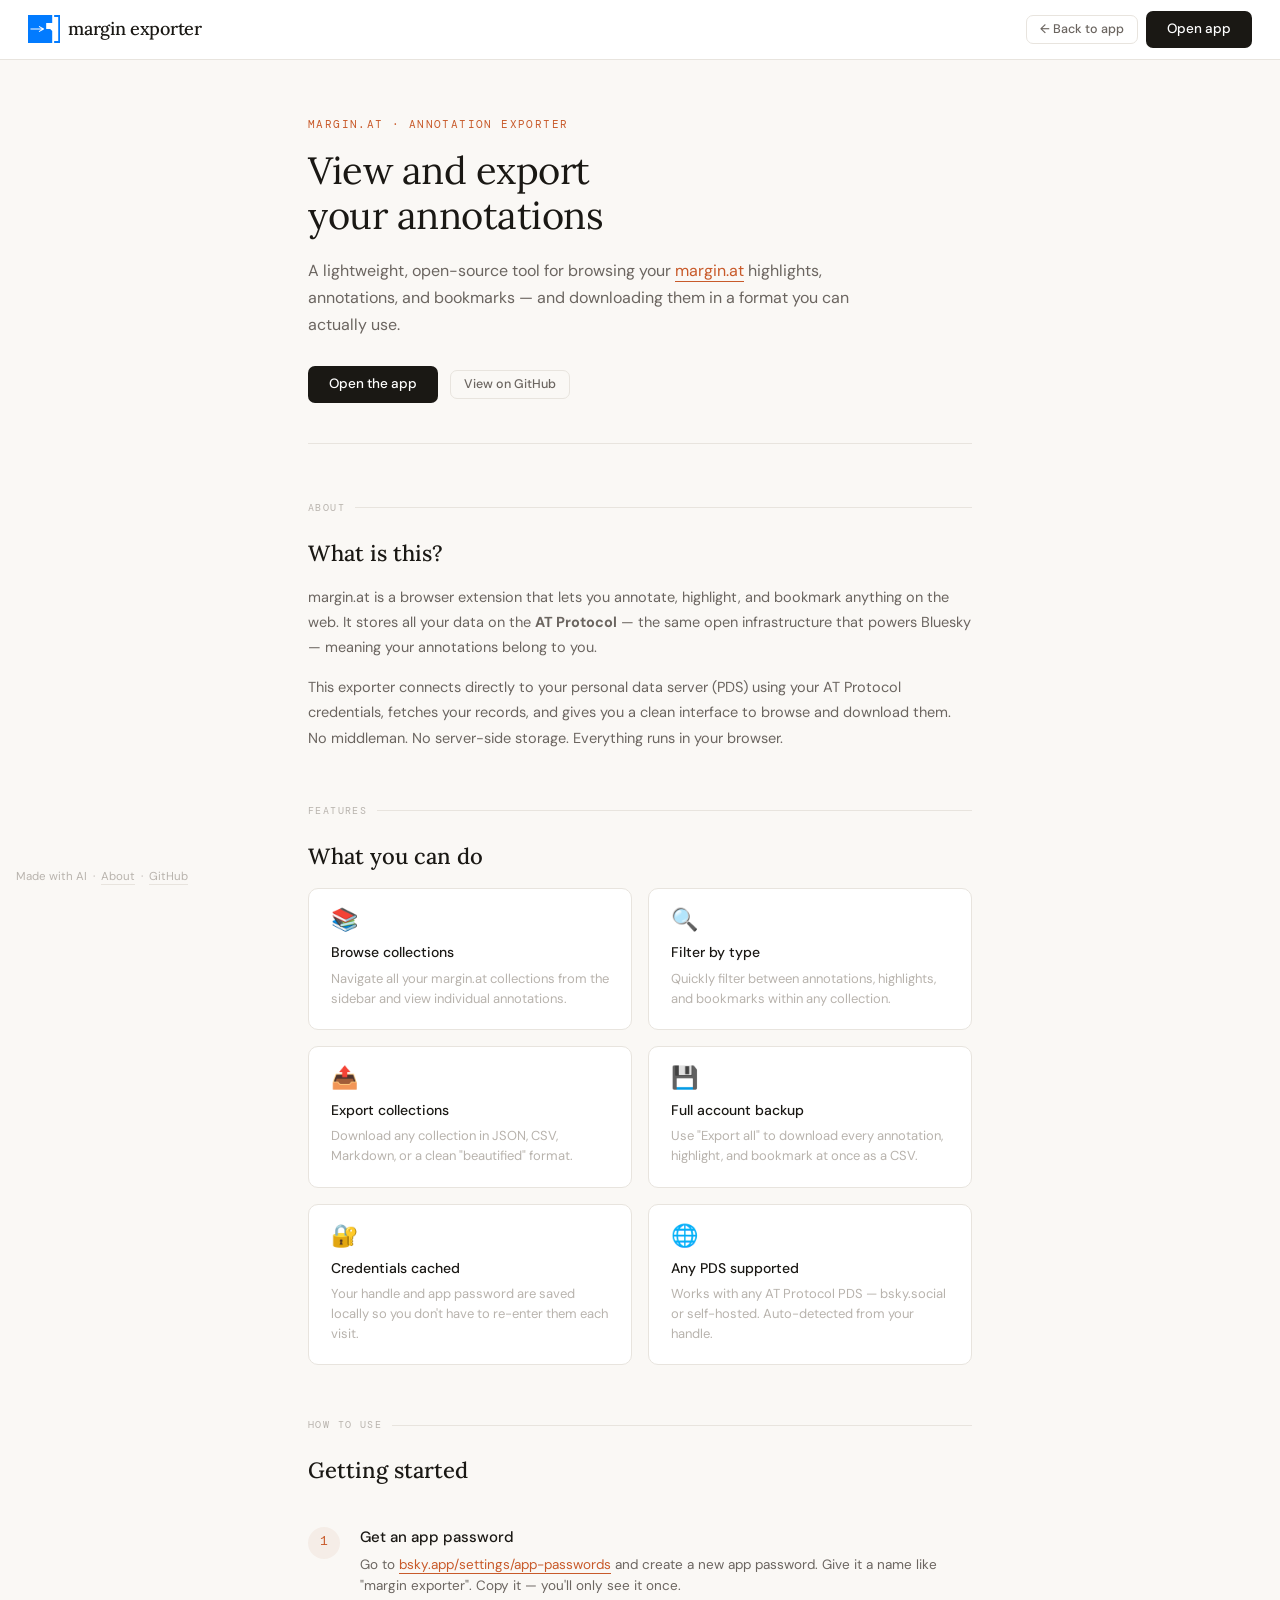
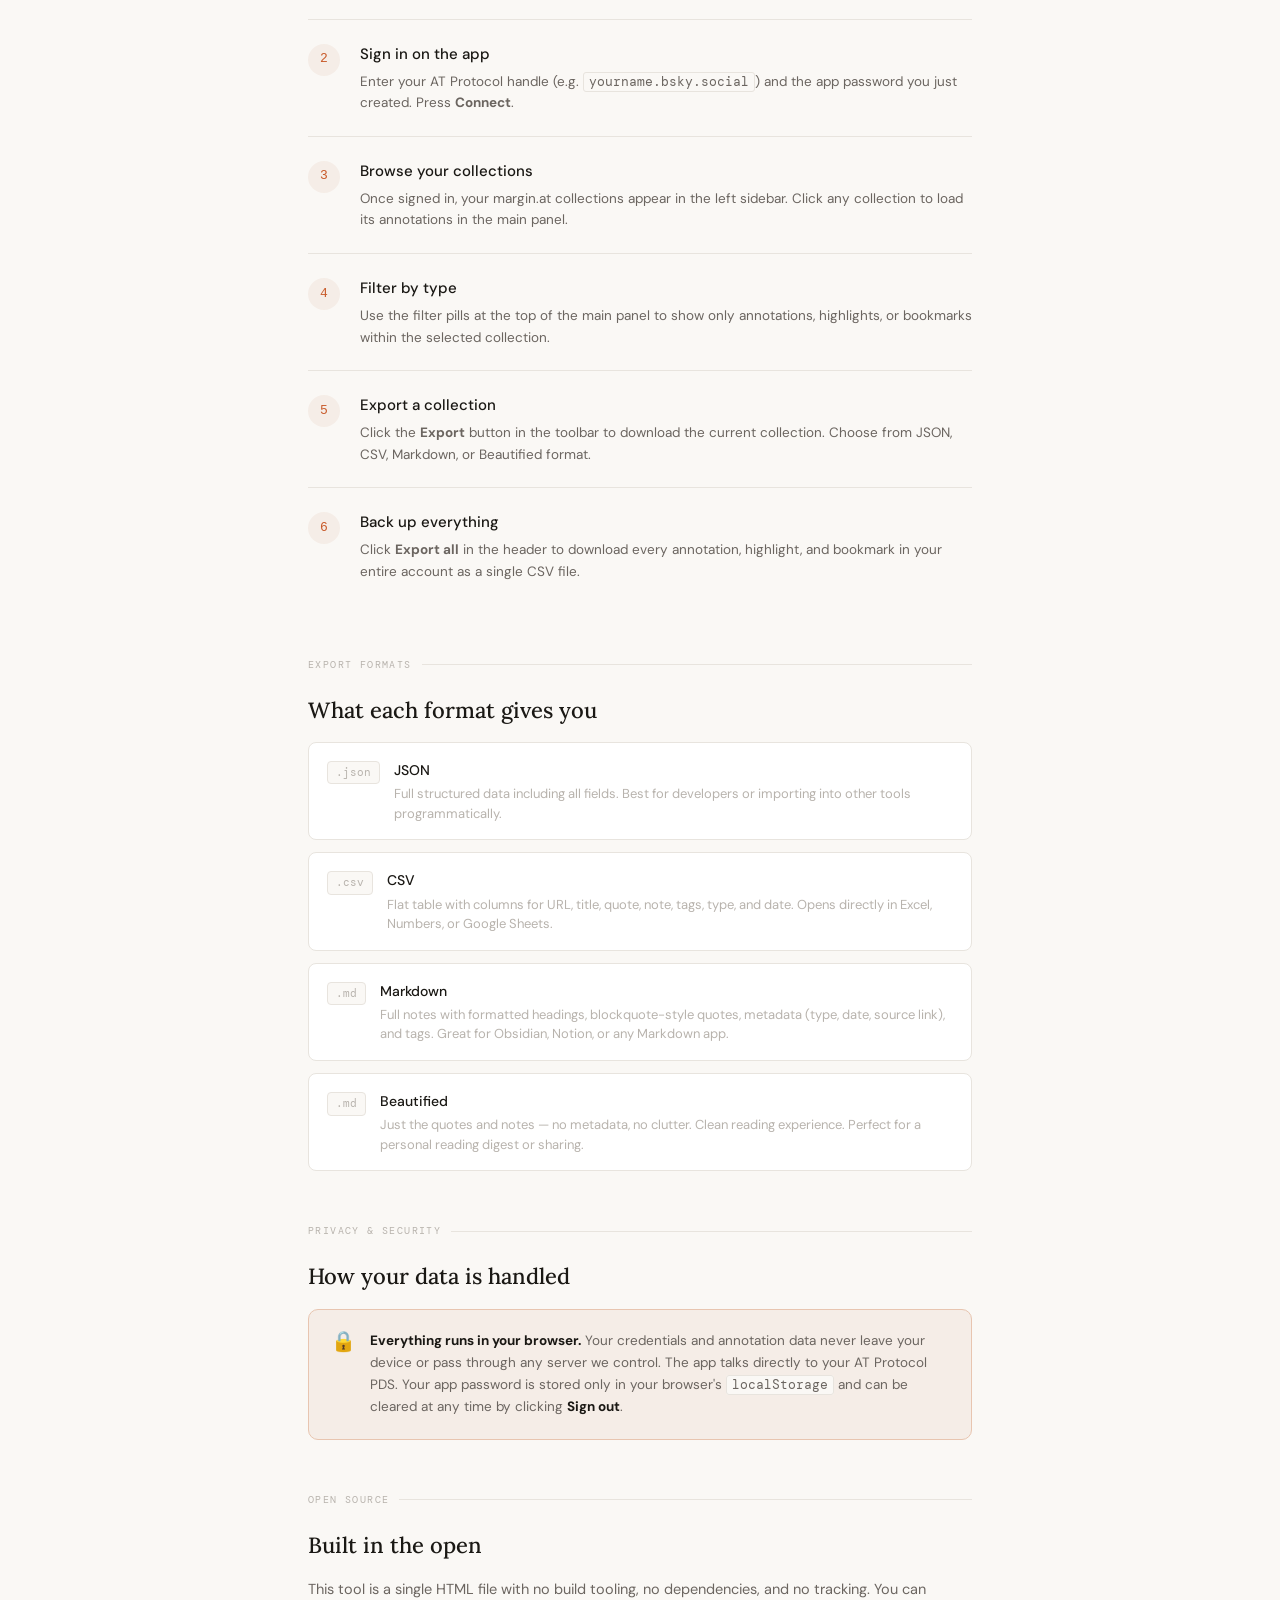
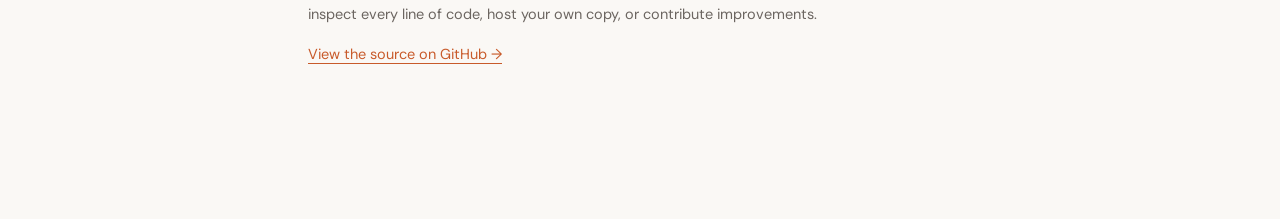
==== commit 07de4e0c: "got rid of hover and added about page" ====
--- a/about.html
+++ b/about.html
@@ -1,5 +1,5 @@
 <!DOCTYPE html>
-<html lang="en">
+<html lang="en" class="about-layout">
 <head>
 <meta charset="UTF-8" />
 <meta name="viewport" content="width=device-width, initial-scale=1.0" />
@@ -7,373 +7,7 @@
 <link rel="icon" href="favicon.svg" type="image/svg+xml" />
 <link rel="preconnect" href="https://fonts.googleapis.com" />
 <link href="https://fonts.googleapis.com/css2?family=Lora:ital,wght@0,400;0,500;1,400&family=DM+Mono:wght@400;500&family=DM+Sans:wght@300;400;500&display=swap" rel="stylesheet" />
-<style>
-  *, *::before, *::after { box-sizing: border-box; margin: 0; padding: 0; }
-
-  :root {
-    --cream: #faf8f5;
-    --white: #ffffff;
-    --ink: #1a1814;
-    --ink-light: #6b6560;
-    --ink-faint: #b8b3ad;
-    --rule: #e8e4de;
-    --accent: #c85a2a;
-    --accent-light: #f5ede7;
-    --header-h: 60px;
-  }
-
-  html, body {
-    background: var(--cream);
-    color: var(--ink);
-    font-family: 'DM Sans', sans-serif;
-    font-size: 15px;
-    line-height: 1.6;
-    -webkit-font-smoothing: antialiased;
-  }
-
-  /* ── Header ── */
-  header {
-    height: var(--header-h);
-    background: var(--white);
-    border-bottom: 1px solid var(--rule);
-    display: flex;
-    align-items: center;
-    justify-content: space-between;
-    padding: 0 28px;
-    position: sticky;
-    top: 0;
-    z-index: 100;
-  }
-
-  .logo {
-    font-family: 'Lora', serif;
-    font-size: 18px;
-    font-weight: 500;
-    letter-spacing: -0.3px;
-    color: var(--ink);
-    display: flex;
-    align-items: center;
-    gap: 8px;
-    text-decoration: none;
-  }
-
-  .header-right {
-    display: flex;
-    align-items: center;
-    gap: 8px;
-  }
-
-  /* ── Buttons — use explicit selectors so <a> tags are styled correctly ── */
-  .btn {
-    display: inline-flex;
-    align-items: center;
-    gap: 6px;
-    padding: 9px 18px;
-    border-radius: 7px;
-    font-family: 'DM Sans', sans-serif;
-    font-size: 13.5px;
-    font-weight: 500;
-    cursor: pointer;
-    border: 1px solid transparent;
-    transition: all 0.14s;
-    outline: none;
-    text-decoration: none;
-    line-height: 1.2;
-    -webkit-appearance: none;
-  }
-
-  .btn-primary {
-    background: var(--ink);
-    color: var(--white);
-    padding: 9px 20px;
-  }
-  .btn-primary:hover { background: #2e2b27; color: var(--white); }
-
-  .btn-ghost {
-    background: none;
-    color: var(--ink-light);
-    border-color: var(--rule);
-    font-size: 12.5px;
-    padding: 6px 13px;
-  }
-  .btn-ghost:hover { background: var(--cream); color: var(--ink); }
-
-  /* ── Page layout ── */
-  .page {
-    max-width: 720px;
-    margin: 0 auto;
-    padding: 56px 28px 100px;
-  }
-
-  /* ── Hero ── */
-  .hero {
-    margin-bottom: 56px;
-    padding-bottom: 40px;
-    border-bottom: 1px solid var(--rule);
-  }
-
-  .hero-eyebrow {
-    font-family: 'DM Mono', monospace;
-    font-size: 11px;
-    letter-spacing: 1.4px;
-    text-transform: uppercase;
-    color: var(--accent);
-    margin-bottom: 14px;
-  }
-
-  .hero h1 {
-    font-family: 'Lora', serif;
-    font-size: 38px;
-    font-weight: 400;
-    line-height: 1.2;
-    letter-spacing: -0.5px;
-    margin-bottom: 18px;
-    color: var(--ink);
-  }
-
-  .hero-lead {
-    font-size: 16px;
-    color: var(--ink-light);
-    line-height: 1.7;
-    max-width: 580px;
-  }
-
-  .hero-lead a {
-    color: var(--accent);
-    text-decoration: none;
-    border-bottom: 1px solid currentColor;
-  }
-
-  .hero-cta {
-    margin-top: 28px;
-    display: flex;
-    gap: 12px;
-    align-items: center;
-    flex-wrap: wrap;
-  }
-
-  /* ── Sections ── */
-  section { margin-bottom: 52px; }
-
-  .section-label {
-    font-family: 'DM Mono', monospace;
-    font-size: 10px;
-    letter-spacing: 1.4px;
-    text-transform: uppercase;
-    color: var(--ink-faint);
-    margin-bottom: 20px;
-    display: flex;
-    align-items: center;
-    gap: 10px;
-  }
-
-  .section-label::after {
-    content: '';
-    flex: 1;
-    height: 1px;
-    background: var(--rule);
-  }
-
-  section h2 {
-    font-family: 'Lora', serif;
-    font-size: 22px;
-    font-weight: 500;
-    margin-bottom: 14px;
-    color: var(--ink);
-  }
-
-  section p {
-    color: var(--ink-light);
-    line-height: 1.75;
-    margin-bottom: 14px;
-    font-size: 14.5px;
-  }
-
-  section p:last-child { margin-bottom: 0; }
-
-  section p a {
-    color: var(--accent);
-    text-decoration: none;
-    border-bottom: 1px solid currentColor;
-  }
-
-  /* ── Steps ── */
-  .steps { display: flex; flex-direction: column; margin-top: 4px; }
-
-  .step {
-    display: flex;
-    gap: 20px;
-    padding: 22px 0;
-    border-bottom: 1px solid var(--rule);
-  }
-
-  .step:last-child { border-bottom: none; }
-
-  .step-num {
-    flex-shrink: 0;
-    width: 32px;
-    height: 32px;
-    border-radius: 50%;
-    background: var(--accent-light);
-    color: var(--accent);
-    font-family: 'DM Mono', monospace;
-    font-size: 13px;
-    font-weight: 500;
-    display: flex;
-    align-items: center;
-    justify-content: center;
-    margin-top: 2px;
-  }
-
-  .step-body h3 {
-    font-size: 15px;
-    font-weight: 500;
-    color: var(--ink);
-    margin-bottom: 5px;
-  }
-
-  .step-body p {
-    font-size: 13.5px;
-    color: var(--ink-light);
-    line-height: 1.6;
-    margin: 0;
-  }
-
-  .step-body a {
-    color: var(--accent);
-    text-decoration: none;
-    border-bottom: 1px solid currentColor;
-  }
-
-  code {
-    font-family: 'DM Mono', monospace;
-    font-size: 12.5px;
-    background: var(--cream);
-    padding: 1px 5px;
-    border-radius: 3px;
-    border: 1px solid var(--rule);
-  }
-
-  /* ── Feature grid ── */
-  .features {
-    display: grid;
-    grid-template-columns: 1fr 1fr;
-    gap: 16px;
-    margin-top: 4px;
-  }
-
-  .feature-card {
-    background: var(--white);
-    border: 1px solid var(--rule);
-    border-radius: 10px;
-    padding: 20px 22px;
-    transition: box-shadow 0.15s, border-color 0.15s;
-  }
-
-  .feature-card:hover {
-    box-shadow: 0 3px 16px rgba(0,0,0,0.06);
-    border-color: #d8d4ce;
-  }
-
-  .feature-icon { font-size: 22px; margin-bottom: 10px; line-height: 1; }
-
-  .feature-card h3 {
-    font-size: 14px;
-    font-weight: 500;
-    color: var(--ink);
-    margin-bottom: 5px;
-  }
-
-  .feature-card p {
-    font-size: 13px;
-    color: var(--ink-faint);
-    line-height: 1.55;
-    margin: 0;
-  }
-
-  /* ── Format list ── */
-  .format-list { display: flex; flex-direction: column; gap: 12px; margin-top: 4px; }
-
-  .format-row {
-    display: flex;
-    align-items: flex-start;
-    gap: 14px;
-    padding: 16px 18px;
-    background: var(--white);
-    border: 1px solid var(--rule);
-    border-radius: 8px;
-    transition: border-color 0.12s;
-  }
-
-  .format-row:hover { border-color: #d0cbc4; }
-
-  .format-ext {
-    font-family: 'DM Mono', monospace;
-    font-size: 11px;
-    color: var(--ink-faint);
-    background: var(--cream);
-    border: 1px solid var(--rule);
-    padding: 2px 8px;
-    border-radius: 4px;
-    flex-shrink: 0;
-    margin-top: 2px;
-  }
-
-  .format-name {
-    font-size: 14px;
-    font-weight: 500;
-    color: var(--ink);
-    margin-bottom: 3px;
-  }
-
-  .format-desc { font-size: 13px; color: var(--ink-faint); line-height: 1.5; }
-
-  /* ── Privacy box ── */
-  .privacy-box {
-    background: var(--accent-light);
-    border: 1px solid #e8c5b0;
-    border-radius: 10px;
-    padding: 20px 22px;
-    display: flex;
-    gap: 14px;
-    align-items: flex-start;
-    margin-top: 4px;
-  }
-
-  .privacy-icon { font-size: 20px; flex-shrink: 0; margin-top: 1px; line-height: 1; }
-  .privacy-box p { font-size: 13.5px; color: var(--ink-light); line-height: 1.65; margin: 0; }
-  .privacy-box strong { color: var(--ink); }
-
-  /* ── Attribution ── */
-  .fixed-attribution {
-    position: fixed;
-    bottom: 14px;
-    left: 16px;
-    font-size: 11.5px;
-    color: var(--ink-faint);
-    z-index: 50;
-  }
-
-  .fixed-attribution a {
-    color: var(--ink-faint);
-    text-decoration: none;
-    border-bottom: 1px solid var(--rule);
-    transition: color 0.12s;
-  }
-
-  .fixed-attribution a:hover { color: var(--ink-light); }
-
-  ::-webkit-scrollbar { width: 5px; }
-  ::-webkit-scrollbar-track { background: transparent; }
-  ::-webkit-scrollbar-thumb { background: var(--rule); border-radius: 10px; }
-
-  @media (max-width: 600px) {
-    .page { padding: 36px 18px 80px; }
-    .hero h1 { font-size: 28px; }
-    .features { grid-template-columns: 1fr; }
-    header { padding: 0 18px; }
-  }
-</style>
+<link rel="stylesheet" href="styles.css" />
 </head>
 <body>
 
@@ -551,7 +185,7 @@
 
 </div>
 
-<div class="fixed-attribution">Made with Claude &nbsp;&#183;&nbsp; <a href="https://github.com/AgileBuckle/margin-exporter" target="_blank">GitHub</a></div>
+<div class="fixed-attribution">Made with AI &nbsp;&#183;&nbsp; <a href="about.html">About</a> &nbsp;&#183;&nbsp; <a href="https://github.com/AgileBuckle/margin-exporter" target="_blank">GitHub</a></div>
 
 </body>
 </html>
--- a/styles.css
+++ b/styles.css
@@ -0,0 +1,988 @@
+*, *::before, *::after { box-sizing: border-box; margin: 0; padding: 0; }
+
+:root {
+  --cream: #faf8f5;
+  --white: #ffffff;
+  --ink: #1a1814;
+  --ink-light: #6b6560;
+  --ink-faint: #b8b3ad;
+  --rule: #e8e4de;
+  --accent: #c85a2a;
+  --accent-light: #f5ede7;
+  --success: #2a7a4b;
+  --error: #b83a2a;
+  --sidebar-w: 260px;
+  --header-h: 60px;
+}
+
+html, body {
+  background: var(--cream);
+  color: var(--ink);
+  font-family: 'DM Sans', sans-serif;
+  font-size: 15px;
+  line-height: 1.6;
+  -webkit-font-smoothing: antialiased;
+}
+
+/* ── Header ── */
+header {
+  height: var(--header-h);
+  background: var(--white);
+  border-bottom: 1px solid var(--rule);
+  display: flex;
+  align-items: center;
+  justify-content: space-between;
+  padding: 0 28px;
+  position: sticky;
+  top: 0;
+  z-index: 100;
+}
+
+.logo {
+  font-family: 'Lora', serif;
+  font-size: 18px;
+  font-weight: 500;
+  letter-spacing: -0.3px;
+  color: var(--ink);
+  display: flex;
+  align-items: center;
+  gap: 8px;
+  text-decoration: none;
+}
+
+.logo-dot {
+  width: 7px;
+  height: 7px;
+  background: var(--accent);
+  border-radius: 50%;
+  display: inline-block;
+}
+
+.header-right {
+  display: flex;
+  align-items: center;
+  gap: 8px;
+}
+
+/* ── Buttons ── */
+.btn {
+  display: inline-flex;
+  align-items: center;
+  gap: 6px;
+  padding: 9px 18px;
+  border-radius: 7px;
+  font-family: 'DM Sans', sans-serif;
+  font-size: 13.5px;
+  font-weight: 500;
+  cursor: pointer;
+  border: 1px solid transparent;
+  transition: all 0.14s;
+  outline: none;
+  text-decoration: none;
+  line-height: 1.2;
+}
+
+.btn-primary {
+  background: var(--ink);
+  color: var(--white);
+  padding: 9px 20px;
+}
+.btn-primary:hover { background: #2e2b27; color: var(--white); }
+
+.btn-ghost {
+  background: none;
+  color: var(--ink-light);
+  border-color: var(--rule);
+  font-size: 12.5px;
+  padding: 6px 13px;
+}
+.btn-ghost:hover { background: var(--cream); color: var(--ink); }
+
+/* ── Attribution ── */
+.fixed-attribution {
+  position: fixed;
+  bottom: 14px;
+  left: 16px;
+  font-size: 11.5px;
+  color: var(--ink-faint);
+  z-index: 50;
+}
+
+.fixed-attribution a {
+  color: var(--ink-faint);
+  text-decoration: none;
+  border-bottom: 1px solid var(--rule);
+  transition: color 0.12s;
+}
+
+.fixed-attribution a:hover { color: var(--ink-light); }
+
+/* ── Scrollbar ── */
+::-webkit-scrollbar { width: 6px; }
+::-webkit-scrollbar-track { background: transparent; }
+::-webkit-scrollbar-thumb { background: var(--rule); border-radius: 10px; }
+
+/* ════════════════════════════════════════════════════════════════════════════ */
+/*  index.html — App layout */
+/* ════════════════════════════════════════════════════════════════════════════ */
+
+.index-layout { height: 100%; }
+#app { display: flex; flex-direction: column; height: 100vh; }
+.index-layout header { flex-shrink: 0; }
+
+#auth-badge {
+  font-size: 12px;
+  color: var(--ink-light);
+  font-family: 'DM Mono', monospace;
+  display: none;
+}
+
+.body-wrap { display: flex; flex: 1; overflow: hidden; }
+
+/* Sidebar */
+aside {
+  width: var(--sidebar-w);
+  border-right: 1px solid var(--rule);
+  background: var(--white);
+  display: flex;
+  flex-direction: column;
+  flex-shrink: 0;
+  overflow-y: auto;
+}
+
+.sidebar-section { padding: 20px 16px 12px; border-bottom: 1px solid var(--rule); }
+
+.sidebar-label {
+  font-size: 10px;
+  font-weight: 500;
+  letter-spacing: 1.2px;
+  text-transform: uppercase;
+  color: var(--ink-faint);
+  margin-bottom: 10px;
+}
+
+.collection-list { list-style: none; }
+
+.collection-item {
+  display: flex;
+  align-items: center;
+  justify-content: space-between;
+  padding: 8px 10px;
+  border-radius: 6px;
+  cursor: pointer;
+  transition: background 0.12s;
+  gap: 8px;
+}
+
+.collection-item:hover { background: var(--cream); }
+.collection-item.active { background: var(--accent-light); }
+.collection-item.active .coll-name { color: var(--accent); font-weight: 500; }
+
+.coll-name {
+  font-size: 13.5px;
+  color: var(--ink);
+  white-space: nowrap;
+  overflow: hidden;
+  text-overflow: ellipsis;
+  flex: 1;
+}
+
+.coll-count {
+  font-family: 'DM Mono', monospace;
+  font-size: 11px;
+  color: var(--ink-faint);
+  background: var(--cream);
+  padding: 1px 6px;
+  border-radius: 10px;
+  flex-shrink: 0;
+}
+
+.sidebar-empty {
+  padding: 12px 10px;
+  font-size: 13px;
+  color: var(--ink-faint);
+  font-style: italic;
+}
+
+.sidebar-attribution {
+  padding: 14px 16px;
+  margin-top: auto;
+  font-size: 11.5px;
+  color: var(--ink-faint);
+}
+
+.sidebar-attribution a {
+  color: var(--ink-faint);
+  text-decoration: none;
+  border-bottom: 1px solid var(--rule);
+  transition: color 0.12s;
+}
+
+.sidebar-attribution a:hover { color: var(--ink-light); }
+
+/* Main */
+main { flex: 1; overflow-y: auto; display: flex; flex-direction: column; }
+
+/* Login */
+#login-screen {
+  width: 100%;
+  flex: 1;
+  display: flex;
+  align-items: center;
+  justify-content: center;
+  padding: 40px 20px;
+}
+
+.login-card {
+  background: var(--white);
+  border: 1px solid var(--rule);
+  border-radius: 12px;
+  padding: 40px 44px;
+  width: 100%;
+  max-width: 440px;
+  box-shadow: 0 2px 24px rgba(0,0,0,0.04);
+}
+
+.login-card h2 {
+  font-family: 'Lora', serif;
+  font-size: 24px;
+  font-weight: 400;
+  margin-bottom: 6px;
+}
+
+.login-card p {
+  font-size: 13.5px;
+  color: var(--ink-light);
+  margin-bottom: 28px;
+  line-height: 1.5;
+}
+
+.login-card p a {
+  color: var(--accent);
+  text-decoration: none;
+  border-bottom: 1px solid currentColor;
+}
+
+.field { margin-bottom: 16px; }
+
+label {
+  display: block;
+  font-size: 12px;
+  font-weight: 500;
+  color: var(--ink-light);
+  letter-spacing: 0.3px;
+  margin-bottom: 6px;
+}
+
+input[type="text"],
+input[type="password"] {
+  width: 100%;
+  padding: 10px 13px;
+  border: 1px solid var(--rule);
+  border-radius: 7px;
+  background: var(--cream);
+  font-family: 'DM Sans', sans-serif;
+  font-size: 14px;
+  color: var(--ink);
+  outline: none;
+  transition: border-color 0.15s;
+}
+
+input[type="text"]:focus,
+input[type="password"]:focus {
+  border-color: var(--accent);
+  background: var(--white);
+}
+
+input::placeholder { color: var(--ink-faint); }
+
+.hint {
+  font-size: 11.5px;
+  color: var(--ink-faint);
+  margin-top: 5px;
+}
+
+.hint a {
+  color: var(--accent);
+  text-decoration: none;
+}
+
+/* App buttons (index-specific overrides) */
+.index-layout .btn-primary {
+  width: 100%;
+  justify-content: center;
+  margin-top: 8px;
+  padding: 11px;
+  font-size: 14px;
+}
+.index-layout .btn-primary:disabled { opacity: 0.45; cursor: default; }
+
+/* Toolbar */
+.toolbar {
+  display: flex;
+  align-items: center;
+  justify-content: space-between;
+  padding: 16px 28px;
+  border-bottom: 1px solid var(--rule);
+  background: var(--white);
+  flex-shrink: 0;
+  gap: 12px;
+  flex-wrap: wrap;
+}
+
+.toolbar-left { display: flex; flex-direction: column; gap: 2px; }
+
+.toolbar-title {
+  font-family: 'Lora', serif;
+  font-size: 18px;
+  font-weight: 500;
+}
+
+.toolbar-meta {
+  font-size: 12px;
+  color: var(--ink-faint);
+  font-family: 'DM Mono', monospace;
+}
+
+.toolbar-right { display: flex; gap: 8px; align-items: center; }
+
+/* Filter bar */
+.filter-bar {
+  padding: 12px 28px;
+  border-bottom: 1px solid var(--rule);
+  display: flex;
+  gap: 8px;
+  align-items: center;
+  flex-wrap: wrap;
+}
+
+.type-pill {
+  padding: 4px 11px;
+  border-radius: 20px;
+  font-size: 12px;
+  font-weight: 500;
+  cursor: pointer;
+  border: 1px solid var(--rule);
+  background: none;
+  color: var(--ink-light);
+  font-family: 'DM Sans', sans-serif;
+  transition: all 0.12s;
+}
+
+.type-pill:hover { border-color: var(--ink-faint); color: var(--ink); }
+.type-pill.active { background: var(--ink); color: var(--white); border-color: var(--ink); }
+
+/* Cards */
+.annotations-wrap { padding: 24px 28px; display: flex; flex-direction: column; gap: 16px; }
+
+.annotation-card {
+  background: var(--white);
+  border: 1px solid var(--rule);
+  border-radius: 10px;
+  padding: 20px 24px;
+  transition: box-shadow 0.15s, border-color 0.15s;
+  animation: fadeUp 0.2s ease both;
+}
+
+.annotation-card:hover {
+  box-shadow: 0 3px 16px rgba(0,0,0,0.06);
+  border-color: #d8d4ce;
+}
+
+@keyframes fadeUp {
+  from { opacity: 0; transform: translateY(6px); }
+  to   { opacity: 1; transform: translateY(0); }
+}
+
+.card-header {
+  display: flex;
+  align-items: flex-start;
+  justify-content: space-between;
+  gap: 12px;
+  margin-bottom: 10px;
+}
+
+.card-title {
+  font-size: 14px;
+  font-weight: 500;
+  color: var(--ink);
+  white-space: nowrap;
+  overflow: hidden;
+  text-overflow: ellipsis;
+  flex: 1;
+}
+
+.card-url {
+  font-size: 11.5px;
+  color: var(--ink-faint);
+  font-family: 'DM Mono', monospace;
+  white-space: nowrap;
+  overflow: hidden;
+  text-overflow: ellipsis;
+  margin-bottom: 10px;
+}
+
+.card-url a { color: inherit; text-decoration: none; }
+.card-url a:hover { color: var(--accent); }
+
+.card-quote {
+  font-family: 'Lora', serif;
+  font-style: italic;
+  font-size: 14.5px;
+  color: var(--ink);
+  line-height: 1.65;
+  border-left: 2px solid var(--accent);
+  padding-left: 14px;
+  margin: 10px 0;
+  opacity: 0.85;
+}
+
+.card-note {
+  font-size: 14px;
+  color: var(--ink-light);
+  line-height: 1.6;
+  margin: 8px 0;
+}
+
+.card-footer {
+  display: flex;
+  align-items: center;
+  gap: 10px;
+  margin-top: 12px;
+  flex-wrap: wrap;
+}
+
+.type-badge {
+  font-size: 10px;
+  font-weight: 500;
+  letter-spacing: 0.8px;
+  text-transform: uppercase;
+  padding: 2px 8px;
+  border-radius: 4px;
+  font-family: 'DM Mono', monospace;
+}
+
+.type-badge.annotation { background: #eaf0fb; color: #2a5ab8; }
+.type-badge.highlight  { background: #fdf6e3; color: #8a6914; }
+.type-badge.bookmark   { background: var(--accent-light); color: var(--accent); }
+.type-badge.reply      { background: #edf7f0; color: var(--success); }
+
+.card-date {
+  font-size: 11.5px;
+  color: var(--ink-faint);
+  font-family: 'DM Mono', monospace;
+  margin-left: auto;
+}
+
+.tags-wrap { display: flex; gap: 5px; flex-wrap: wrap; }
+
+.tag {
+  font-size: 11px;
+  color: var(--ink-light);
+  background: var(--cream);
+  border: 1px solid var(--rule);
+  padding: 1px 8px;
+  border-radius: 10px;
+}
+
+/* States */
+.state-box {
+  flex: 1;
+  display: flex;
+  flex-direction: column;
+  align-items: center;
+  justify-content: center;
+  gap: 10px;
+  color: var(--ink-faint);
+  padding: 60px 20px;
+  text-align: center;
+}
+
+.state-icon { font-size: 36px; line-height: 1; }
+.state-title { font-size: 16px; color: var(--ink-light); font-weight: 500; }
+.state-sub { font-size: 13px; max-width: 300px; line-height: 1.5; }
+.state-error { color: var(--error); }
+
+.spinner {
+  width: 26px;
+  height: 26px;
+  border: 2.5px solid var(--rule);
+  border-top-color: var(--accent);
+  border-radius: 50%;
+  animation: spin 0.75s linear infinite;
+}
+
+@keyframes spin { to { transform: rotate(360deg); } }
+
+/* Toast */
+#toast {
+  position: fixed;
+  bottom: 24px;
+  right: 24px;
+  background: var(--ink);
+  color: var(--white);
+  font-size: 13px;
+  padding: 10px 18px;
+  border-radius: 8px;
+  opacity: 0;
+  pointer-events: none;
+  transform: translateY(6px);
+  transition: all 0.2s;
+  z-index: 999;
+  max-width: 320px;
+}
+
+#toast.show { opacity: 1; transform: translateY(0); }
+#toast.error { background: var(--error); }
+
+/* Modal */
+.modal-overlay {
+  position: fixed;
+  inset: 0;
+  background: rgba(0,0,0,0.25);
+  display: flex;
+  align-items: center;
+  justify-content: center;
+  z-index: 200;
+  opacity: 0;
+  pointer-events: none;
+  transition: opacity 0.15s;
+}
+
+.modal-overlay.open { opacity: 1; pointer-events: all; }
+
+.modal {
+  background: var(--white);
+  border-radius: 12px;
+  padding: 32px 36px;
+  width: 360px;
+  box-shadow: 0 8px 40px rgba(0,0,0,0.12);
+  transform: translateY(8px);
+  transition: transform 0.15s;
+}
+
+.modal-overlay.open .modal { transform: translateY(0); }
+
+.modal h3 {
+  font-family: 'Lora', serif;
+  font-size: 20px;
+  font-weight: 400;
+  margin-bottom: 6px;
+}
+
+.modal p {
+  font-size: 13px;
+  color: var(--ink-light);
+  margin-bottom: 22px;
+}
+
+.export-options { display: flex; flex-direction: column; gap: 10px; }
+
+.export-btn {
+  display: flex;
+  align-items: center;
+  justify-content: space-between;
+  padding: 14px 16px;
+  border: 1px solid var(--rule);
+  border-radius: 8px;
+  cursor: pointer;
+  background: none;
+  font-family: 'DM Sans', sans-serif;
+  transition: all 0.12s;
+  text-align: left;
+  width: 100%;
+}
+
+.export-btn:hover { background: var(--cream); border-color: #d0cbc4; }
+
+.export-btn-info .name { font-size: 14px; font-weight: 500; color: var(--ink); }
+.export-btn-info .desc { font-size: 12px; color: var(--ink-faint); }
+
+.export-ext {
+  font-family: 'DM Mono', monospace;
+  font-size: 12px;
+  color: var(--ink-faint);
+}
+
+.modal-footer { margin-top: 16px; display: flex; justify-content: flex-end; }
+
+/* Selectable cards (Browse All) */
+.annotation-card.selectable {
+  cursor: pointer;
+  position: relative;
+  padding-left: 52px;
+}
+
+.annotation-card.selectable .card-checkbox {
+  position: absolute;
+  left: 18px;
+  top: 22px;
+  width: 17px;
+  height: 17px;
+  accent-color: var(--accent);
+  cursor: pointer;
+}
+
+.annotation-card.selectable.selected {
+  border-color: var(--accent);
+  background: var(--accent-light);
+}
+
+/* Tag filter modal */
+.modal-wide { width: 480px; }
+
+.tag-filter-list {
+  display: flex;
+  flex-wrap: wrap;
+  gap: 8px;
+  max-height: 200px;
+  overflow-y: auto;
+  margin-bottom: 20px;
+  padding: 12px;
+  background: var(--cream);
+  border: 1px solid var(--rule);
+  border-radius: 8px;
+}
+
+.tag-filter-chip {
+  padding: 4px 12px;
+  border-radius: 20px;
+  font-size: 12px;
+  font-weight: 500;
+  cursor: pointer;
+  border: 1px solid var(--rule);
+  background: var(--white);
+  color: var(--ink-light);
+  font-family: 'DM Sans', sans-serif;
+  transition: all 0.12s;
+}
+
+.tag-filter-chip:hover { border-color: var(--ink-faint); color: var(--ink); }
+.tag-filter-chip.active { background: var(--accent); color: var(--white); border-color: var(--accent); }
+.tag-filter-chip.none-tag { font-style: italic; }
+
+/* Date range filter (Browse All) */
+.date-filter-wrap {
+  display: flex;
+  align-items: center;
+  gap: 8px;
+  margin-left: auto;
+  flex-shrink: 0;
+}
+
+.date-filter-wrap label {
+  font-size: 11px;
+  color: var(--ink-faint);
+  font-weight: 500;
+  letter-spacing: 0.3px;
+  margin-bottom: 0;
+}
+
+.date-filter-wrap input[type="date"] {
+  padding: 4px 8px;
+  border: 1px solid var(--rule);
+  border-radius: 6px;
+  background: var(--cream);
+  font-family: 'DM Mono', monospace;
+  font-size: 12px;
+  color: var(--ink);
+  outline: none;
+  transition: border-color 0.15s;
+  width: 130px;
+}
+
+.date-filter-wrap input[type="date"]:focus {
+  border-color: var(--accent);
+  background: var(--white);
+}
+
+/* Selection action bar */
+.select-bar {
+  display: flex;
+  align-items: center;
+  gap: 10px;
+  padding: 10px 28px;
+  background: var(--accent-light);
+  border-bottom: 1px solid #e8cfc0;
+  flex-shrink: 0;
+  flex-wrap: wrap;
+}
+
+.select-bar .select-bar-count { font-size: 13px; font-weight: 500; color: var(--accent); flex: 1; }
+.select-bar .btn-ghost { font-size: 12px; padding: 5px 11px; }
+
+/* ════════════════════════════════════════════════════════════════════════════ */
+/*  about.html — Page layout */
+/* ════════════════════════════════════════════════════════════════════════════ */
+
+.about-layout header { position: sticky; top: 0; }
+
+.page {
+  max-width: 720px;
+  margin: 0 auto;
+  padding: 56px 28px 100px;
+}
+
+/* Hero */
+.hero {
+  margin-bottom: 56px;
+  padding-bottom: 40px;
+  border-bottom: 1px solid var(--rule);
+}
+
+.hero-eyebrow {
+  font-family: 'DM Mono', monospace;
+  font-size: 11px;
+  letter-spacing: 1.4px;
+  text-transform: uppercase;
+  color: var(--accent);
+  margin-bottom: 14px;
+}
+
+.hero h1 {
+  font-family: 'Lora', serif;
+  font-size: 38px;
+  font-weight: 400;
+  line-height: 1.2;
+  letter-spacing: -0.5px;
+  margin-bottom: 18px;
+  color: var(--ink);
+}
+
+.hero-lead {
+  font-size: 16px;
+  color: var(--ink-light);
+  line-height: 1.7;
+  max-width: 580px;
+}
+
+.hero-lead a {
+  color: var(--accent);
+  text-decoration: none;
+  border-bottom: 1px solid currentColor;
+}
+
+.hero-cta {
+  margin-top: 28px;
+  display: flex;
+  gap: 12px;
+  align-items: center;
+  flex-wrap: wrap;
+}
+
+/* Sections */
+section { margin-bottom: 52px; }
+
+.section-label {
+  font-family: 'DM Mono', monospace;
+  font-size: 10px;
+  letter-spacing: 1.4px;
+  text-transform: uppercase;
+  color: var(--ink-faint);
+  margin-bottom: 20px;
+  display: flex;
+  align-items: center;
+  gap: 10px;
+}
+
+.section-label::after {
+  content: '';
+  flex: 1;
+  height: 1px;
+  background: var(--rule);
+}
+
+section h2 {
+  font-family: 'Lora', serif;
+  font-size: 22px;
+  font-weight: 500;
+  margin-bottom: 14px;
+  color: var(--ink);
+}
+
+section p {
+  color: var(--ink-light);
+  line-height: 1.75;
+  margin-bottom: 14px;
+  font-size: 14.5px;
+}
+
+section p:last-child { margin-bottom: 0; }
+
+section p a {
+  color: var(--accent);
+  text-decoration: none;
+  border-bottom: 1px solid currentColor;
+}
+
+/* Steps */
+.steps { display: flex; flex-direction: column; margin-top: 4px; }
+
+.step {
+  display: flex;
+  gap: 20px;
+  padding: 22px 0;
+  border-bottom: 1px solid var(--rule);
+}
+
+.step:last-child { border-bottom: none; }
+
+.step-num {
+  flex-shrink: 0;
+  width: 32px;
+  height: 32px;
+  border-radius: 50%;
+  background: var(--accent-light);
+  color: var(--accent);
+  font-family: 'DM Mono', monospace;
+  font-size: 13px;
+  font-weight: 500;
+  display: flex;
+  align-items: center;
+  justify-content: center;
+  margin-top: 2px;
+}
+
+.step-body h3 {
+  font-size: 15px;
+  font-weight: 500;
+  color: var(--ink);
+  margin-bottom: 5px;
+}
+
+.step-body p {
+  font-size: 13.5px;
+  color: var(--ink-light);
+  line-height: 1.6;
+  margin: 0;
+}
+
+.step-body a {
+  color: var(--accent);
+  text-decoration: none;
+  border-bottom: 1px solid currentColor;
+}
+
+code {
+  font-family: 'DM Mono', monospace;
+  font-size: 12.5px;
+  background: var(--cream);
+  padding: 1px 5px;
+  border-radius: 3px;
+  border: 1px solid var(--rule);
+}
+
+/* Features grid */
+.features {
+  display: grid;
+  grid-template-columns: 1fr 1fr;
+  gap: 16px;
+  margin-top: 4px;
+}
+
+.feature-card {
+  background: var(--white);
+  border: 1px solid var(--rule);
+  border-radius: 10px;
+  padding: 20px 22px;
+  transition: box-shadow 0.15s, border-color 0.15s;
+}
+
+.feature-card:hover {
+  box-shadow: 0 3px 16px rgba(0,0,0,0.06);
+  border-color: #d8d4ce;
+}
+
+.feature-icon { font-size: 22px; margin-bottom: 10px; line-height: 1; }
+
+.feature-card h3 {
+  font-size: 14px;
+  font-weight: 500;
+  color: var(--ink);
+  margin-bottom: 5px;
+}
+
+.feature-card p {
+  font-size: 13px;
+  color: var(--ink-faint);
+  line-height: 1.55;
+  margin: 0;
+}
+
+/* Format list */
+.format-list { display: flex; flex-direction: column; gap: 12px; margin-top: 4px; }
+
+.format-row {
+  display: flex;
+  align-items: flex-start;
+  gap: 14px;
+  padding: 16px 18px;
+  background: var(--white);
+  border: 1px solid var(--rule);
+  border-radius: 8px;
+  transition: border-color 0.12s;
+}
+
+.format-row:hover { border-color: #d0cbc4; }
+
+.format-ext {
+  font-family: 'DM Mono', monospace;
+  font-size: 11px;
+  color: var(--ink-faint);
+  background: var(--cream);
+  border: 1px solid var(--rule);
+  padding: 2px 8px;
+  border-radius: 4px;
+  flex-shrink: 0;
+  margin-top: 2px;
+}
+
+.format-name {
+  font-size: 14px;
+  font-weight: 500;
+  color: var(--ink);
+  margin-bottom: 3px;
+}
+
+.format-desc { font-size: 13px; color: var(--ink-faint); line-height: 1.5; }
+
+/* Privacy box */
+.privacy-box {
+  background: var(--accent-light);
+  border: 1px solid #e8c5b0;
+  border-radius: 10px;
+  padding: 20px 22px;
+  display: flex;
+  gap: 14px;
+  align-items: flex-start;
+  margin-top: 4px;
+}
+
+.privacy-icon { font-size: 20px; flex-shrink: 0; margin-top: 1px; line-height: 1; }
+.privacy-box p { font-size: 13.5px; color: var(--ink-light); line-height: 1.65; margin: 0; }
+.privacy-box strong { color: var(--ink); }
+
+.about-layout .feature-card { transition: none; }
+.about-layout .feature-card:hover {
+  box-shadow: none;
+  border-color: var(--rule);
+}
+
+.about-layout .format-row { transition: none; }
+.about-layout .format-row:hover { border-color: var(--rule); }
+
+/* ════════════════════════════════════════════════════════════════════════════ */
+/*  Responsive */
+/* ════════════════════════════════════════════════════════════════════════════ */
+
+@media (max-width: 640px) {
+  aside { width: 200px; }
+  .toolbar, .filter-bar, .annotations-wrap { padding-left: 16px; padding-right: 16px; }
+}
+
+@media (max-width: 600px) {
+  .page { padding: 36px 18px 80px; }
+  .hero h1 { font-size: 28px; }
+  .features { grid-template-columns: 1fr; }
+  header { padding: 0 18px; }
+}
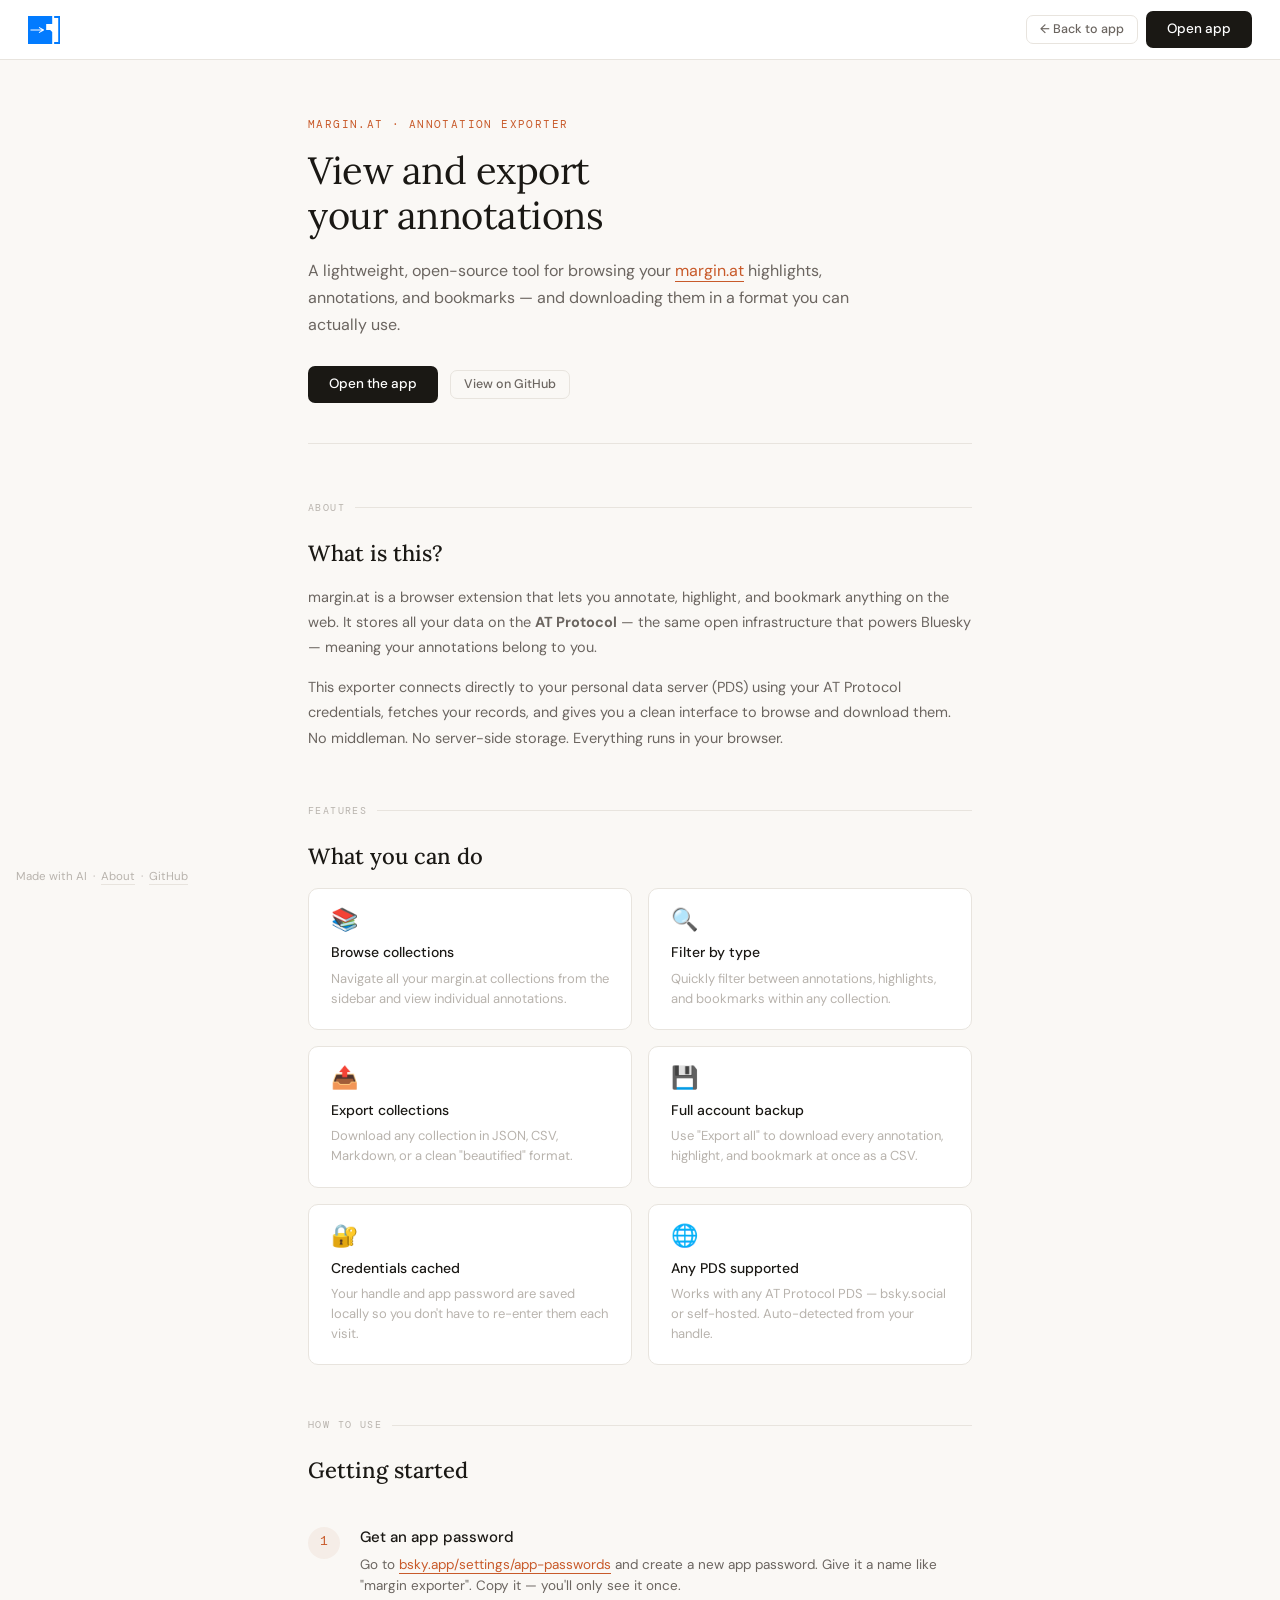
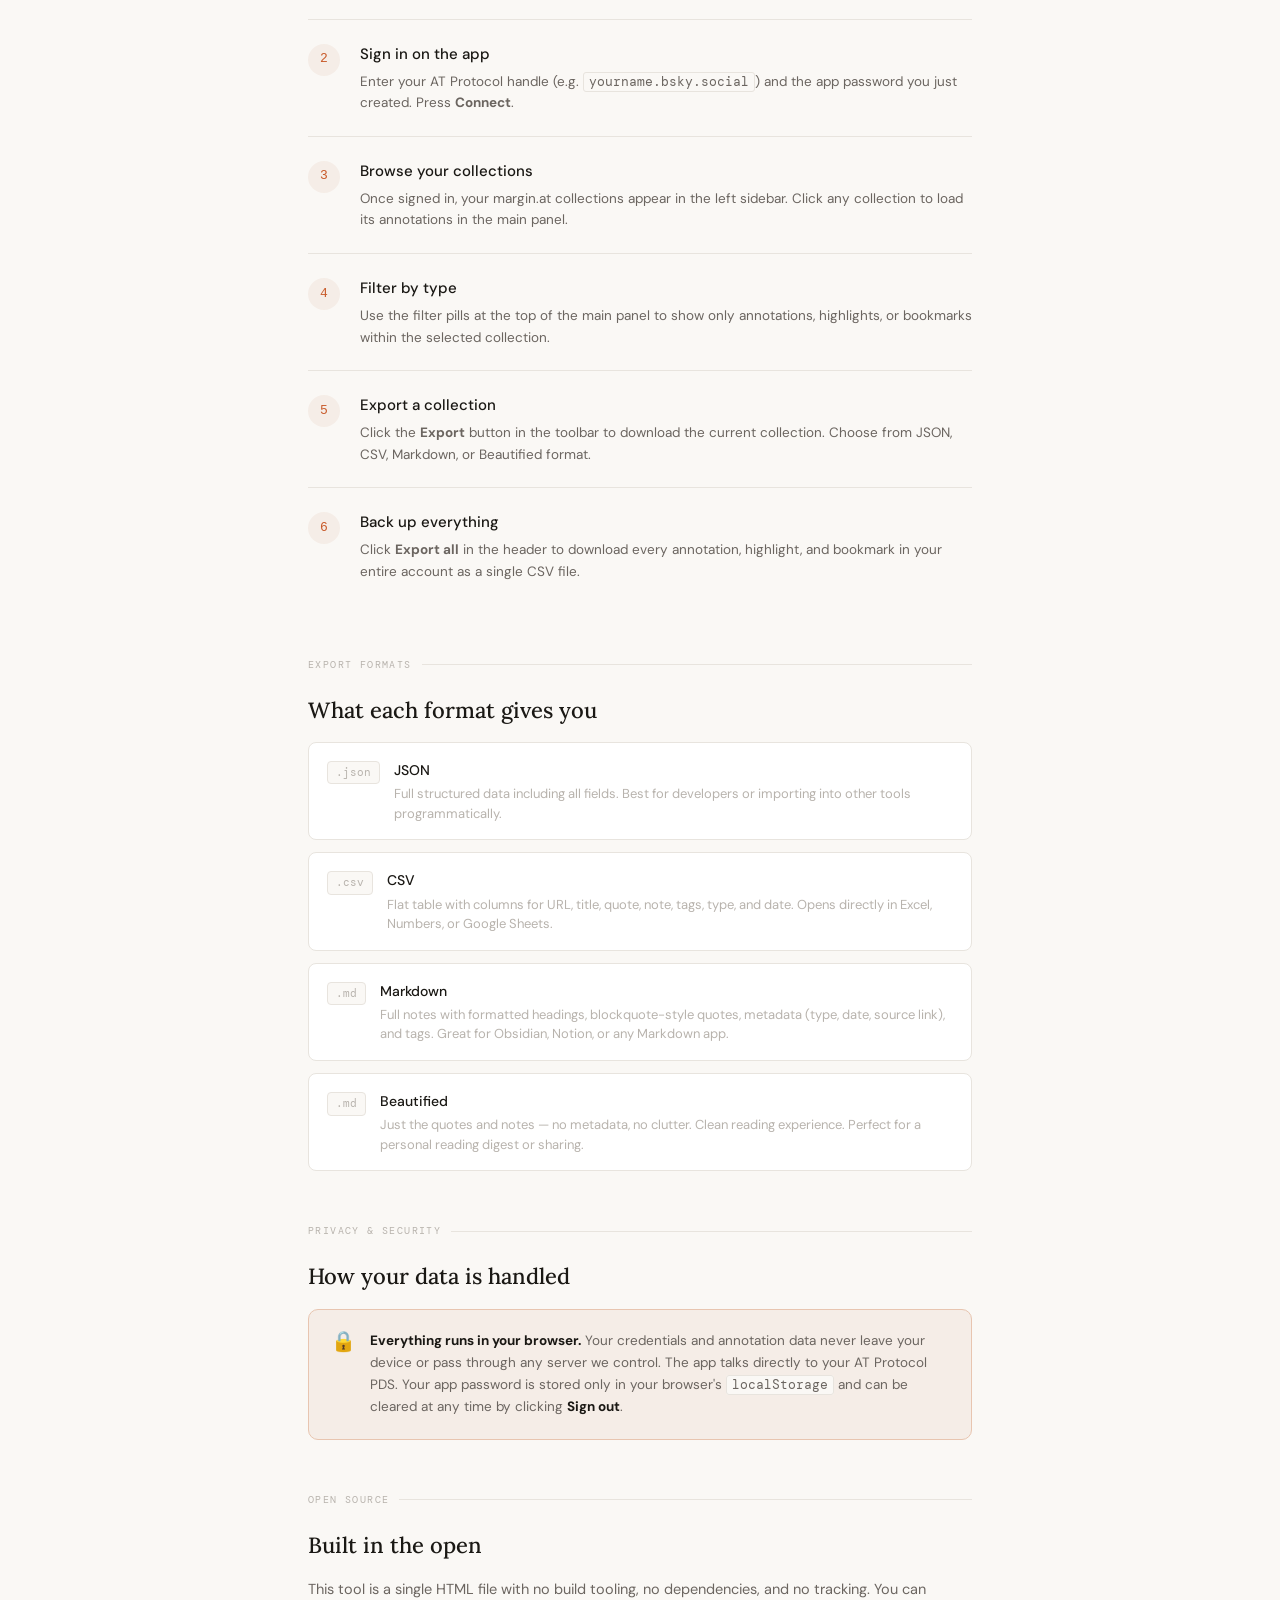
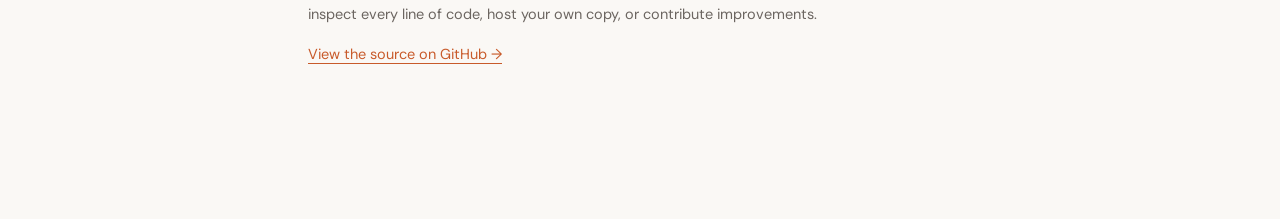
==== commit b52ec8d9: "fixed nav bar on about page" ====
--- a/about.html
+++ b/about.html
@@ -17,7 +17,6 @@
       <path d="M0,958.333l0,-958.333l829.167,0l0,273.815l-206.25,0l0,206.252l137.5,0l68.75,68.75l0,409.517l-829.167,0Zm471.132,-462.5l-90.47,52.233c-7.966,4.599 -10.7,14.801 -6.1,22.767c4.599,7.966 14.801,10.7 22.767,6.1l144.338,-83.333c2.535,-1.465 4.636,-3.566 6.1,-6.1c1.463,-2.536 2.232,-5.406 2.233,-8.333c-0.001,-2.928 -0.77,-5.797 -2.233,-8.333c-1.465,-2.535 -3.566,-4.636 -6.1,-6.1l-144.338,-83.333c-7.966,-4.599 -18.168,-1.866 -22.767,6.1c-4.599,7.966 -1.866,18.168 6.1,22.767l90.47,52.233l-375.299,0c-9.199,-0 -16.667,7.468 -16.667,16.667c-0,9.199 7.468,16.667 16.667,16.667l375.299,0Z" style="fill:#027bff;"/>
       <path d="M895.833,892.6l0,65.733l206.25,0l0,-958.333l-206.25,0l0,67.601l139.583,0l0,824.999l-139.583,0Z" style="fill:#027bff;fill-rule:nonzero;"/>
     </svg>
-    margin exporter
   </a>
   <div class="header-right">
     <a class="btn btn-ghost" href="index.html">&#8592; Back to app</a>
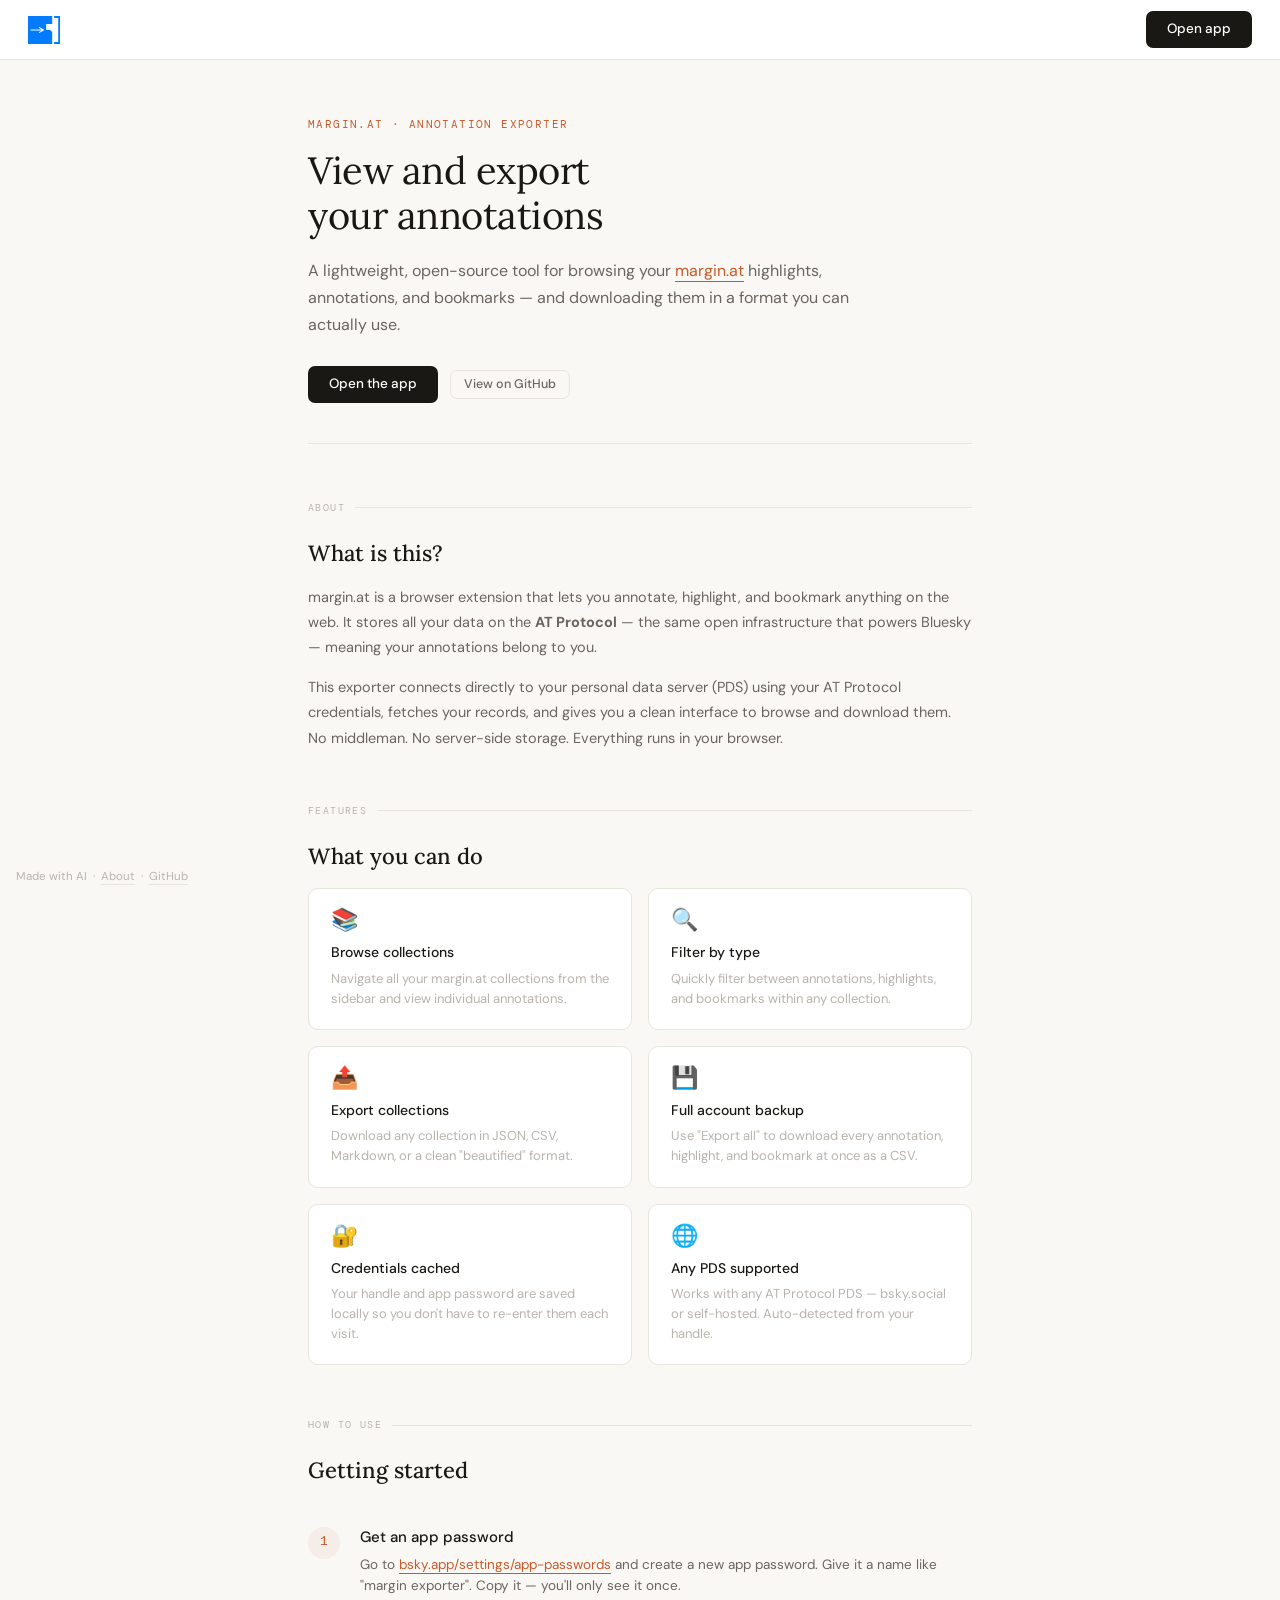
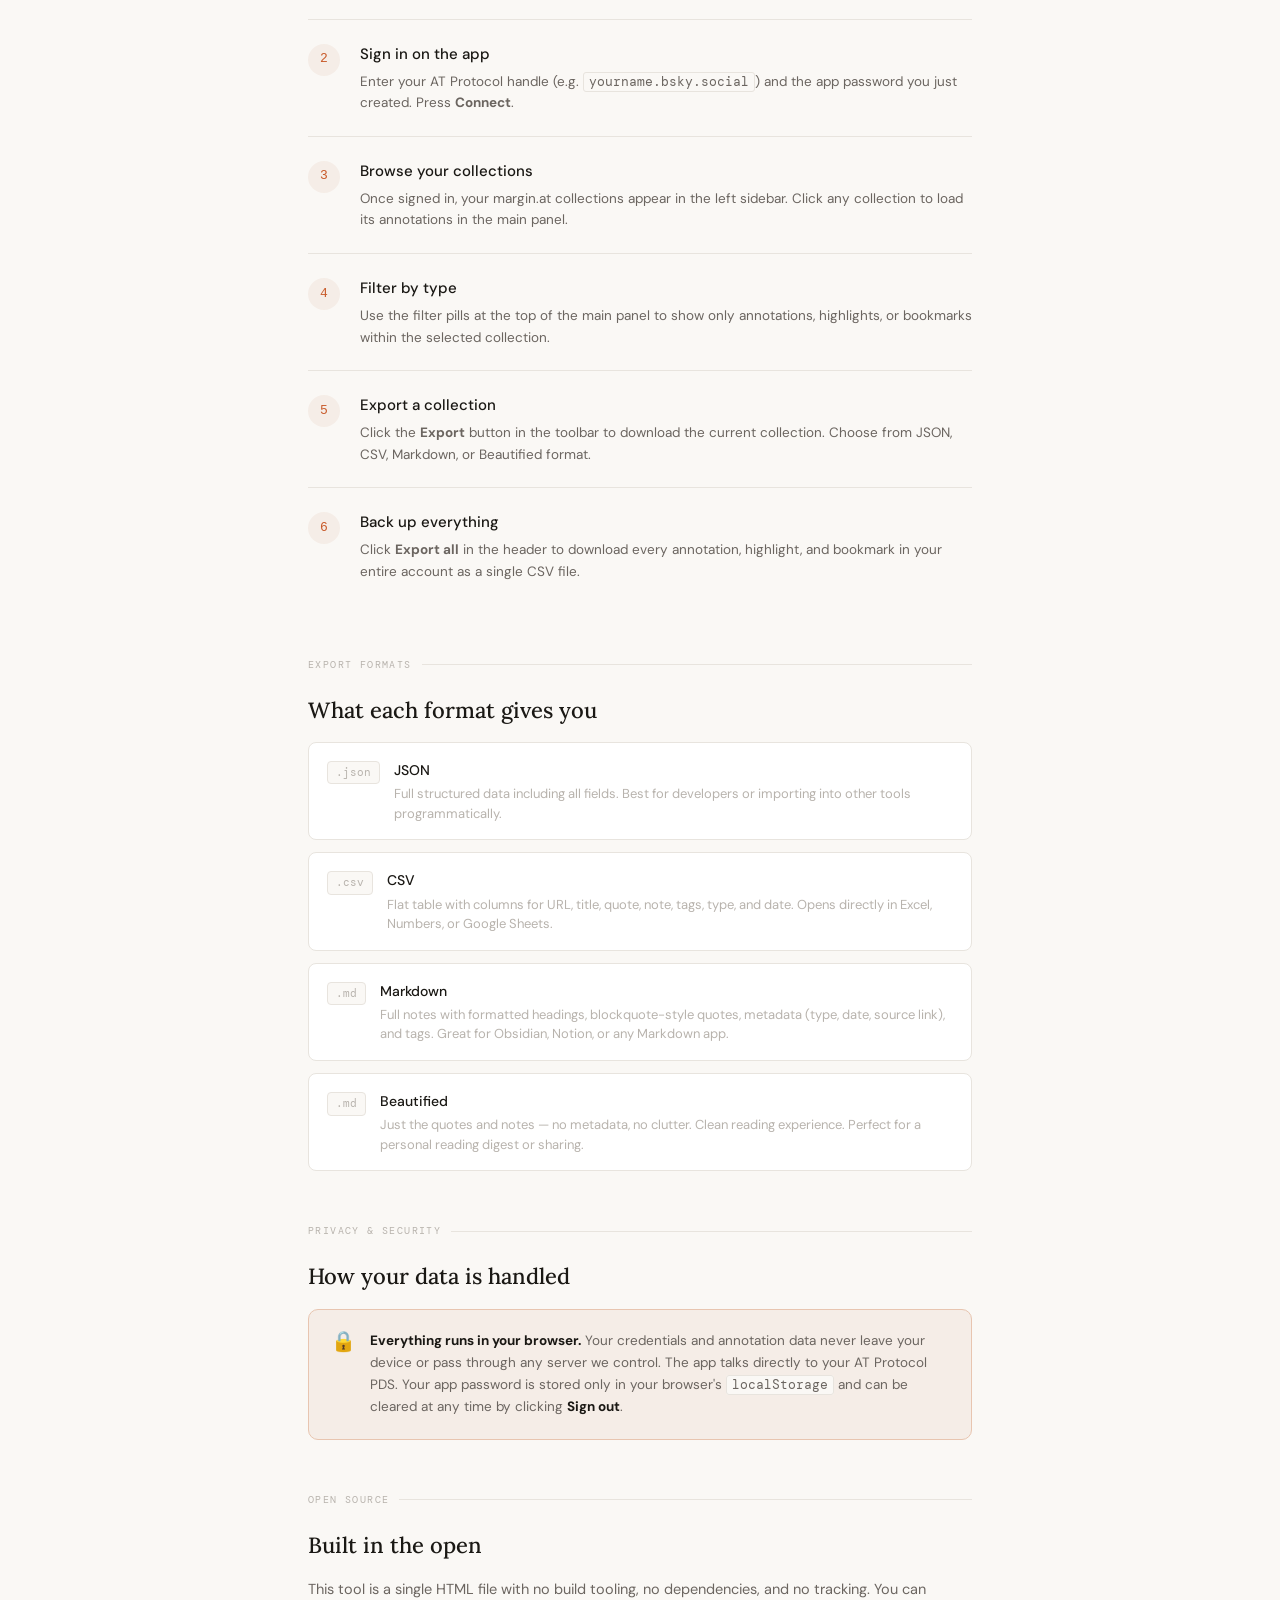
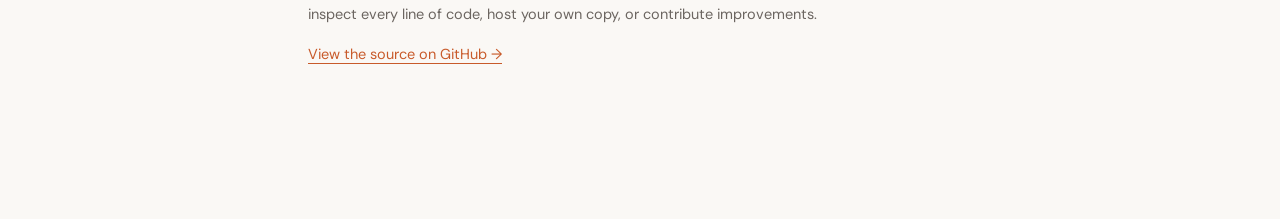
==== commit 6ea5517a: "got rid of redundant button on about page" ====
--- a/about.html
+++ b/about.html
@@ -19,7 +19,6 @@
     </svg>
   </a>
   <div class="header-right">
-    <a class="btn btn-ghost" href="index.html">&#8592; Back to app</a>
     <a class="btn btn-primary" href="index.html">Open app</a>
   </div>
 </header>
